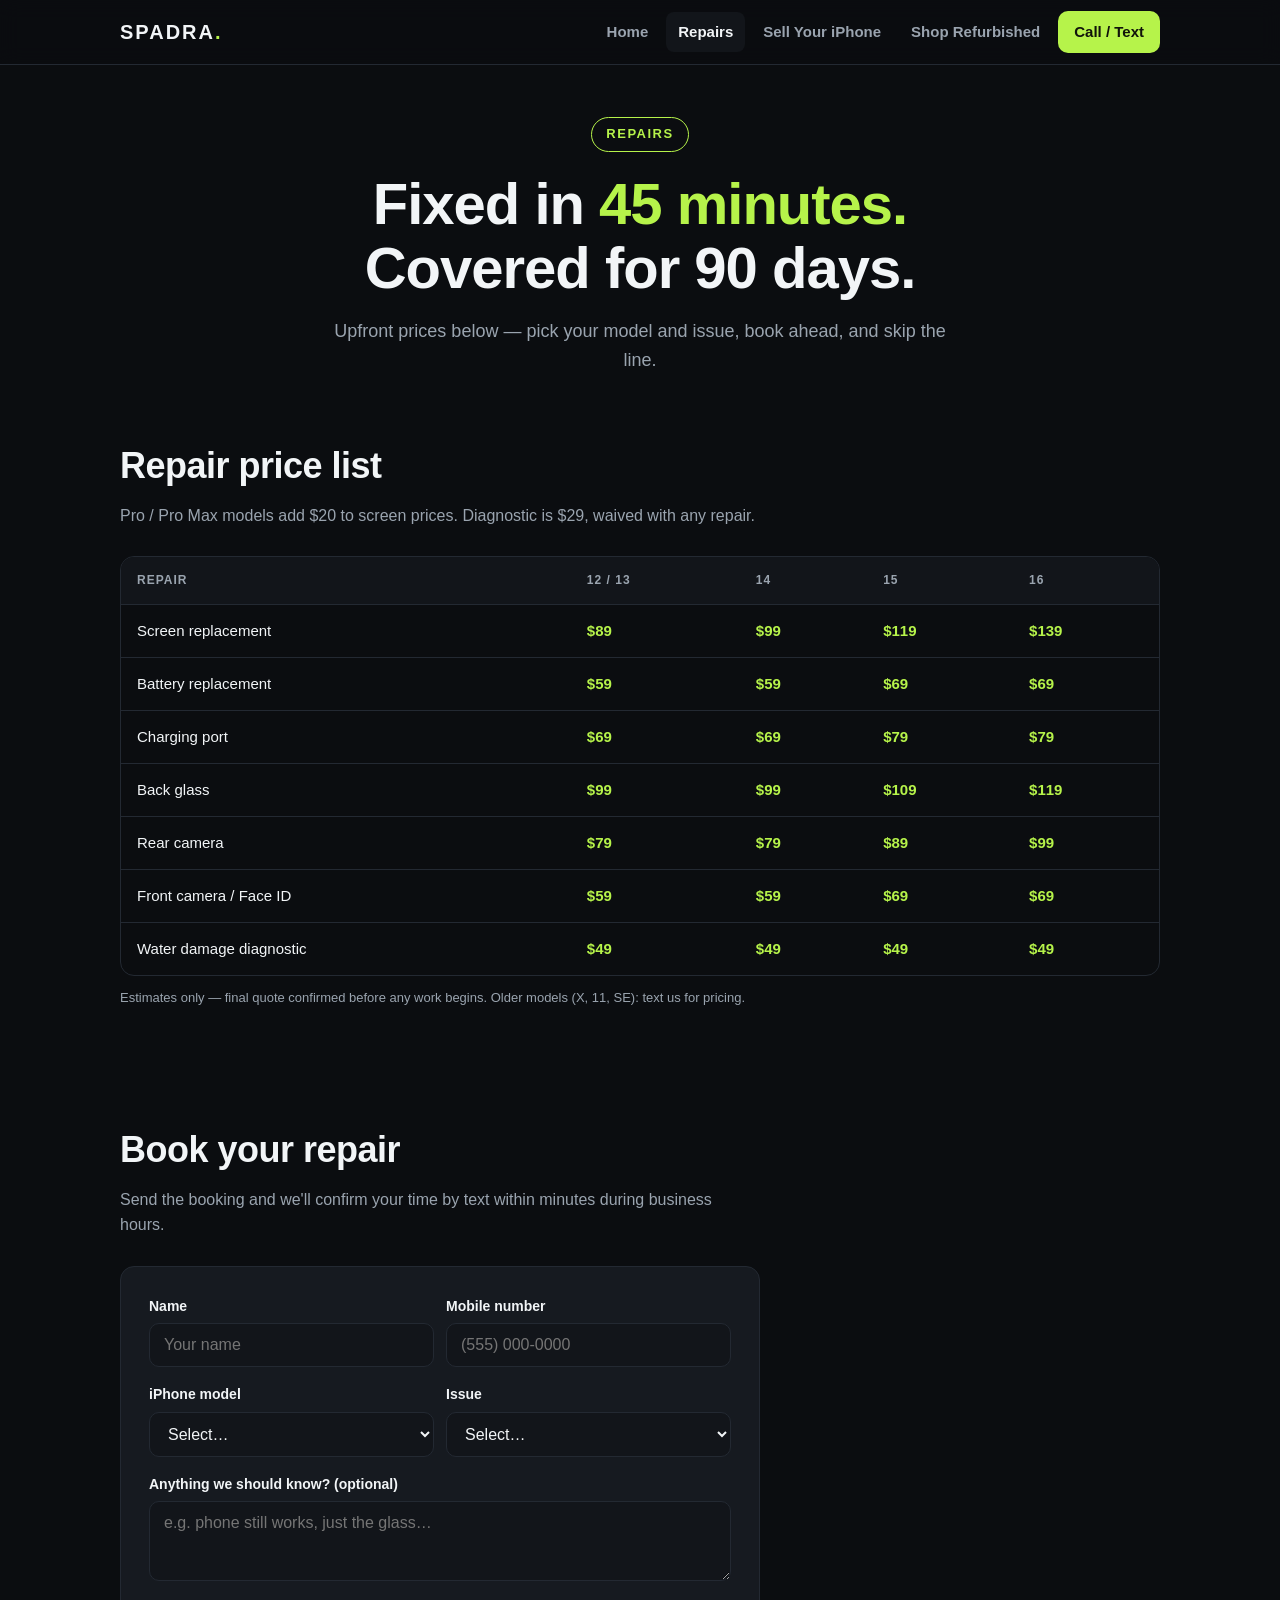
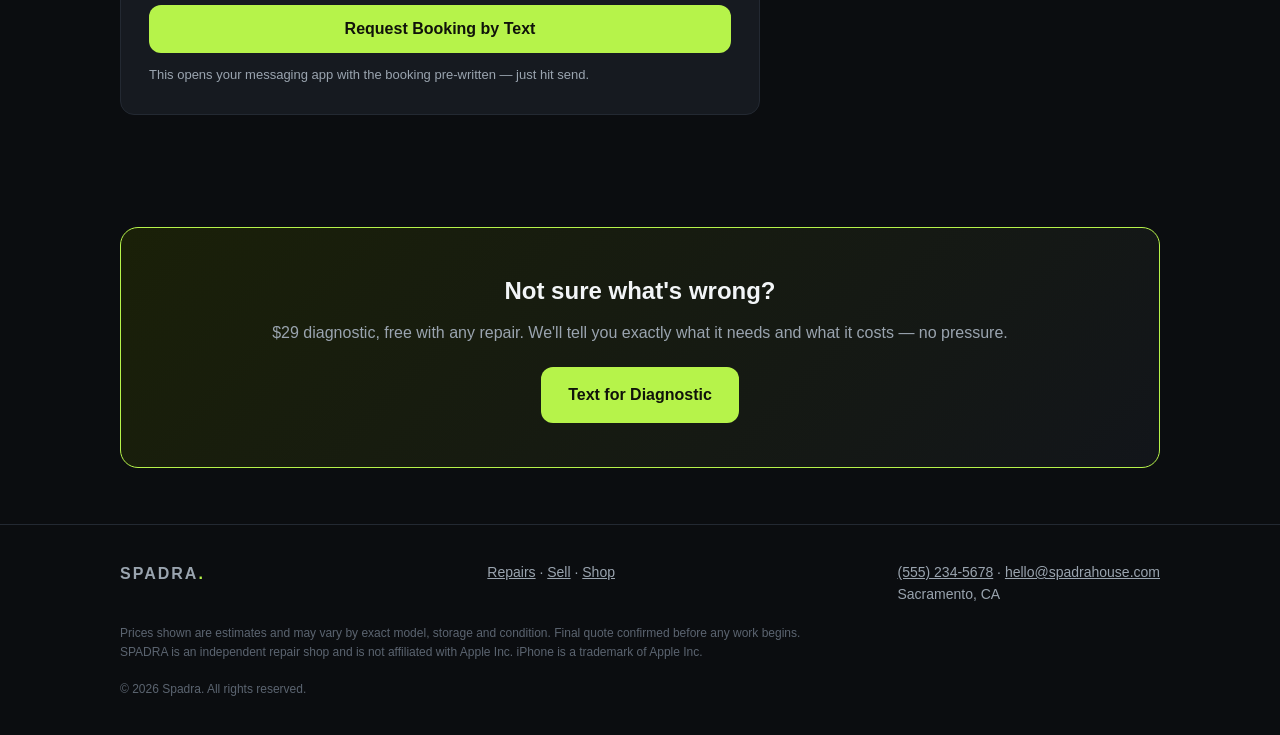
==== repairs.html @ 6f9280fe "Initial commit: SPADRA iPhone Repair & Flips static site" ====
<!DOCTYPE html>
<html lang="en">
<head>
<meta charset="UTF-8">
<meta name="viewport" content="width=device-width, initial-scale=1.0">
<title>iPhone Repair — SPADRA | Sacramento</title>
<meta name="description" content="Same-day iPhone screen, battery, charging port, camera and back glass repair in Sacramento. Upfront pricing, 90-day warranty.">
<link rel="stylesheet" href="styles.css">
</head>
<body>

<nav class="nav">
  <div class="wrap nav-inner">
    <a class="brand" href="index.html">SPADRA<span>.</span></a>
    <button class="burger" aria-label="Menu" onclick="document.querySelector('.nav-links').classList.toggle('open')">☰</button>
    <div class="nav-links">
      <a href="index.html">Home</a>
      <a href="repairs.html" class="active">Repairs</a>
      <a href="sell.html">Sell Your iPhone</a>
      <a href="shop.html">Shop Refurbished</a>
      <!-- REPLACE WITH REAL NUMBER -->
      <a href="tel:+15552345678" class="nav-cta">Call / Text</a>
    </div>
  </div>
</nav>

<main class="wrap">
  <header class="hero" style="padding:52px 0 32px">
    <span class="eyebrow">Repairs</span>
    <h1>Fixed in <em>45 minutes.</em><br>Covered for 90 days.</h1>
    <p class="sub">Upfront prices below — pick your model and issue, book ahead, and skip the line.</p>
  </header>

  <section class="section" style="padding-top:0">
    <h2>Repair price list</h2>
    <p class="lede">Pro / Pro Max models add $20 to screen prices. Diagnostic is $29, waived with any repair.</p>
    <div class="table-wrap">
      <table>
        <tr><th>Repair</th><th>12 / 13</th><th>14</th><th>15</th><th>16</th></tr>
        <tr><td>Screen replacement</td><td class="price">$89</td><td class="price">$99</td><td class="price">$119</td><td class="price">$139</td></tr>
        <tr><td>Battery replacement</td><td class="price">$59</td><td class="price">$59</td><td class="price">$69</td><td class="price">$69</td></tr>
        <tr><td>Charging port</td><td class="price">$69</td><td class="price">$69</td><td class="price">$79</td><td class="price">$79</td></tr>
        <tr><td>Back glass</td><td class="price">$99</td><td class="price">$99</td><td class="price">$109</td><td class="price">$119</td></tr>
        <tr><td>Rear camera</td><td class="price">$79</td><td class="price">$79</td><td class="price">$89</td><td class="price">$99</td></tr>
        <tr><td>Front camera / Face ID</td><td class="price">$59</td><td class="price">$59</td><td class="price">$69</td><td class="price">$69</td></tr>
        <tr><td>Water damage diagnostic</td><td class="price">$49</td><td class="price">$49</td><td class="price">$49</td><td class="price">$49</td></tr>
      </table>
    </div>
    <p class="note">Estimates only — final quote confirmed before any work begins. Older models (X, 11, SE): text us for pricing.</p>
  </section>

  <section class="section">
    <h2>Book your repair</h2>
    <p class="lede">Send the booking and we'll confirm your time by text within minutes during business hours.</p>
    <div class="form-card">
      <form id="repair-form">
        <div class="field-row">
          <div class="field">
            <label for="r-name">Name</label>
            <input id="r-name" required placeholder="Your name">
          </div>
          <div class="field">
            <label for="r-phone">Mobile number</label>
            <input id="r-phone" required type="tel" placeholder="(555) 000-0000">
          </div>
        </div>
        <div class="field-row">
          <div class="field">
            <label for="r-model">iPhone model</label>
            <select id="r-model" required>
              <option value="">Select…</option>
              <option>iPhone 16 / 16 Plus</option>
              <option>iPhone 16 Pro / Pro Max</option>
              <option>iPhone 15 / 15 Plus</option>
              <option>iPhone 15 Pro / Pro Max</option>
              <option>iPhone 14 / 14 Plus</option>
              <option>iPhone 14 Pro / Pro Max</option>
              <option>iPhone 13 / 13 mini</option>
              <option>iPhone 13 Pro / Pro Max</option>
              <option>iPhone 12 series</option>
              <option>Older (11, X, SE…)</option>
            </select>
          </div>
          <div class="field">
            <label for="r-issue">Issue</label>
            <select id="r-issue" required>
              <option value="">Select…</option>
              <option>Cracked screen</option>
              <option>Battery drains fast</option>
              <option>Won't charge</option>
              <option>Back glass cracked</option>
              <option>Camera not working</option>
              <option>Water damage</option>
              <option>Something else</option>
            </select>
          </div>
        </div>
        <div class="field">
          <label for="r-notes">Anything we should know? (optional)</label>
          <textarea id="r-notes" rows="3" placeholder="e.g. phone still works, just the glass…"></textarea>
        </div>
        <button class="btn btn-primary" type="submit" style="width:100%">Request Booking by Text</button>
        <p class="note">This opens your messaging app with the booking pre-written — just hit send.</p>
      </form>
    </div>
  </section>

  <div class="cta-band">
    <h2>Not sure what's wrong?</h2>
    <p>$29 diagnostic, free with any repair. We'll tell you exactly what it needs and what it costs — no pressure.</p>
    <!-- REPLACE WITH REAL NUMBER -->
    <a class="btn btn-primary" href="sms:+15552345678?&body=Hi%20SPADRA!%20I%20need%20a%20diagnostic%20for%20my%20iPhone.">Text for Diagnostic</a>
  </div>
</main>

<footer>
  <div class="wrap">
    <div class="foot">
      <a class="brand" href="index.html">SPADRA<span>.</span></a>
      <div>
        <a href="repairs.html">Repairs</a> ·
        <a href="sell.html">Sell</a> ·
        <a href="shop.html">Shop</a>
      </div>
      <!-- REPLACE WITH REAL NUMBER / EMAIL -->
      <div><a href="tel:+15552345678">(555) 234-5678</a> · <a href="mailto:hello@spadrahouse.com">hello@spadrahouse.com</a><br>Sacramento, CA</div>
    </div>
    <p class="disclaimer">Prices shown are estimates and may vary by exact model, storage and condition. Final quote confirmed before any work begins. SPADRA is an independent repair shop and is not affiliated with Apple Inc. iPhone is a trademark of Apple Inc.</p>
    <p class="disclaimer">© <span id="yr"></span> Spadra. All rights reserved.</p>
  </div>
</footer>

<script src="app.js"></script>
</body>
</html>
---- styles.css ----
/* SPADRA — iPhone Repair & Flips | styles.css */
:root {
  --bg: #0b0d10;
  --bg-soft: #12151a;
  --card: #161a20;
  --line: #232932;
  --text: #f2f5f7;
  --muted: #9aa4af;
  --accent: #b6f34a;
  --accent-dim: #8fce2f;
  --accent-ink: #10130a;
  --danger: #ff6b6b;
  --radius: 14px;
  --max: 1080px;
}
* { box-sizing: border-box; margin: 0; padding: 0; }
html { scroll-behavior: smooth; }
body {
  background: var(--bg);
  color: var(--text);
  font-family: -apple-system, BlinkMacSystemFont, "Segoe UI", Roboto, Helvetica, Arial, sans-serif;
  line-height: 1.6;
  -webkit-font-smoothing: antialiased;
}
a { color: inherit; }
img { max-width: 100%; }
.wrap { max-width: var(--max); margin: 0 auto; padding: 0 20px; }

/* ---------- Nav ---------- */
.nav {
  position: sticky; top: 0; z-index: 50;
  background: rgba(11,13,16,.92);
  backdrop-filter: blur(10px);
  border-bottom: 1px solid var(--line);
}
.nav-inner { display: flex; align-items: center; justify-content: space-between; height: 64px; }
.brand { font-weight: 800; letter-spacing: 2px; font-size: 20px; text-decoration: none; }
.brand span { color: var(--accent); }
.nav-links { display: flex; gap: 6px; align-items: center; }
.nav-links a { text-decoration: none; color: var(--muted); font-weight: 600; font-size: 15px; padding: 8px 12px; border-radius: 8px; }
.nav-links a:hover, .nav-links a.active { color: var(--text); background: var(--bg-soft); }
.nav-cta {
  background: var(--accent); color: var(--accent-ink) !important;
  font-weight: 700; padding: 9px 16px !important; border-radius: 10px !important;
}
.nav-cta:hover { background: var(--accent-dim); }
.burger { display: none; background: none; border: 1px solid var(--line); color: var(--text); font-size: 20px; border-radius: 8px; padding: 6px 12px; cursor: pointer; }
@media (max-width: 720px) {
  .burger { display: block; }
  .nav-links {
    display: none; position: absolute; top: 64px; left: 0; right: 0;
    flex-direction: column; align-items: stretch; gap: 0;
    background: var(--bg-soft); border-bottom: 1px solid var(--line); padding: 8px;
  }
  .nav-links.open { display: flex; }
  .nav-links a { padding: 12px; }
}

/* ---------- Hero ---------- */
.hero { padding: 72px 0 56px; text-align: center; }
.eyebrow {
  display: inline-block; font-size: 13px; font-weight: 700; letter-spacing: 1.5px;
  text-transform: uppercase; color: var(--accent);
  border: 1px solid var(--accent); border-radius: 999px; padding: 6px 14px; margin-bottom: 20px;
}
.hero h1 { font-size: clamp(34px, 6vw, 58px); line-height: 1.1; font-weight: 800; letter-spacing: -1px; }
.hero h1 em { font-style: normal; color: var(--accent); }
.hero p.sub { color: var(--muted); font-size: 18px; max-width: 620px; margin: 18px auto 30px; }
.btn-row { display: flex; gap: 12px; justify-content: center; flex-wrap: wrap; }
.btn {
  display: inline-block; text-decoration: none; font-weight: 700; font-size: 16px;
  padding: 14px 26px; border-radius: 12px; border: 1px solid transparent; cursor: pointer;
}
.btn-primary { background: var(--accent); color: var(--accent-ink); }
.btn-primary:hover { background: var(--accent-dim); }
.btn-ghost { border-color: var(--line); color: var(--text); background: var(--bg-soft); }
.btn-ghost:hover { border-color: var(--accent); }
.hero-stats { display: flex; gap: 36px; justify-content: center; margin-top: 44px; flex-wrap: wrap; }
.stat b { display: block; font-size: 26px; color: var(--accent); }
.stat span { color: var(--muted); font-size: 14px; }

/* ---------- Sections ---------- */
.section { padding: 56px 0; }
.section h2 { font-size: clamp(26px, 4vw, 36px); font-weight: 800; letter-spacing: -.5px; margin-bottom: 8px; }
.section .lede { color: var(--muted); max-width: 640px; margin-bottom: 28px; }
.grid-3 { display: grid; grid-template-columns: repeat(3, 1fr); gap: 16px; }
.grid-2 { display: grid; grid-template-columns: repeat(2, 1fr); gap: 16px; }
@media (max-width: 720px) { .grid-3, .grid-2 { grid-template-columns: 1fr; } }
.card {
  background: var(--card); border: 1px solid var(--line); border-radius: var(--radius);
  padding: 26px; text-decoration: none; display: block;
}
.card h3 { font-size: 20px; margin: 12px 0 8px; }
.card p { color: var(--muted); font-size: 15px; }
.card .icon { font-size: 30px; }
.card .go { display: inline-block; margin-top: 14px; color: var(--accent); font-weight: 700; font-size: 15px; }
a.card:hover { border-color: var(--accent); }

/* ---------- Steps ---------- */
.steps { counter-reset: step; display: grid; grid-template-columns: repeat(3, 1fr); gap: 16px; }
@media (max-width: 720px) { .steps { grid-template-columns: 1fr; } }
.step { background: var(--card); border: 1px solid var(--line); border-radius: var(--radius); padding: 24px; position: relative; }
.step::before {
  counter-increment: step; content: counter(step);
  display: inline-flex; align-items: center; justify-content: center;
  width: 36px; height: 36px; border-radius: 50%;
  background: var(--accent); color: var(--accent-ink); font-weight: 800; margin-bottom: 12px;
}
.step h3 { margin-bottom: 6px; }
.step p { color: var(--muted); font-size: 15px; }

/* ---------- Tables ---------- */
.table-wrap { overflow-x: auto; border: 1px solid var(--line); border-radius: var(--radius); }
table { width: 100%; border-collapse: collapse; font-size: 15px; min-width: 560px; }
th, td { text-align: left; padding: 14px 16px; border-bottom: 1px solid var(--line); }
th { background: var(--bg-soft); color: var(--muted); text-transform: uppercase; font-size: 12px; letter-spacing: 1px; }
tr:last-child td { border-bottom: none; }
td.price { color: var(--accent); font-weight: 700; white-space: nowrap; }
.note { color: var(--muted); font-size: 13px; margin-top: 12px; }

/* ---------- Forms ---------- */
.form-card { background: var(--card); border: 1px solid var(--line); border-radius: var(--radius); padding: 28px; max-width: 640px; }
.field { margin-bottom: 16px; }
.field label { display: block; font-weight: 600; font-size: 14px; margin-bottom: 6px; }
.field input, .field select, .field textarea {
  width: 100%; background: var(--bg-soft); border: 1px solid var(--line); color: var(--text);
  border-radius: 10px; padding: 12px 14px; font-size: 16px; font-family: inherit;
}
.field input:focus, .field select:focus, .field textarea:focus { outline: none; border-color: var(--accent); }
.field-row { display: grid; grid-template-columns: 1fr 1fr; gap: 12px; }
@media (max-width: 520px) { .field-row { grid-template-columns: 1fr; } }

/* ---------- Quote box ---------- */
.quote-box {
  background: var(--bg-soft); border: 1px dashed var(--accent); border-radius: var(--radius);
  padding: 24px; text-align: center; margin-top: 20px; display: none;
}
.quote-box.show { display: block; }
.quote-box .amount { font-size: 44px; font-weight: 800; color: var(--accent); }
.quote-box p { color: var(--muted); font-size: 14px; margin-top: 6px; }

/* ---------- Shop cards ---------- */
.shop-grid { display: grid; grid-template-columns: repeat(3, 1fr); gap: 16px; }
@media (max-width: 720px) { .shop-grid { grid-template-columns: 1fr 1fr; } }
@media (max-width: 460px) { .shop-grid { grid-template-columns: 1fr; } }
.phone {
  background: var(--card); border: 1px solid var(--line); border-radius: var(--radius);
  padding: 22px; text-align: center;
}
.phone .ph { font-size: 44px; }
.phone h3 { margin: 10px 0 4px; font-size: 18px; }
.phone .spec { color: var(--muted); font-size: 13px; }
.phone .p { font-size: 24px; font-weight: 800; color: var(--accent); margin: 10px 0; }
.badge {
  display: inline-block; font-size: 11px; font-weight: 700; letter-spacing: .5px;
  background: var(--bg-soft); border: 1px solid var(--line); color: var(--muted);
  border-radius: 999px; padding: 4px 10px; margin-bottom: 6px;
}

/* ---------- FAQ ---------- */
.faq { border-top: 1px solid var(--line); }
.faq details { border-bottom: 1px solid var(--line); padding: 16px 4px; }
.faq summary { font-weight: 700; cursor: pointer; font-size: 16px; }
.faq summary::marker { color: var(--accent); }
.faq p { color: var(--muted); margin-top: 8px; font-size: 15px; max-width: 700px; }

/* ---------- CTA band ---------- */
.cta-band {
  background: linear-gradient(135deg, #1a2008, #12151a);
  border: 1px solid var(--accent); border-radius: 18px;
  padding: 44px 32px; text-align: center; margin: 56px 0;
}
.cta-band h2 { margin-bottom: 10px; }
.cta-band p { color: var(--muted); margin-bottom: 22px; }

/* ---------- Footer ---------- */
footer { border-top: 1px solid var(--line); padding: 36px 0; margin-top: 40px; }
.foot { display: flex; justify-content: space-between; gap: 20px; flex-wrap: wrap; color: var(--muted); font-size: 14px; }
.foot a { color: var(--muted); }
.foot .brand { font-size: 16px; }
.disclaimer { font-size: 12px; color: #5b6470; margin-top: 18px; max-width: 720px; }
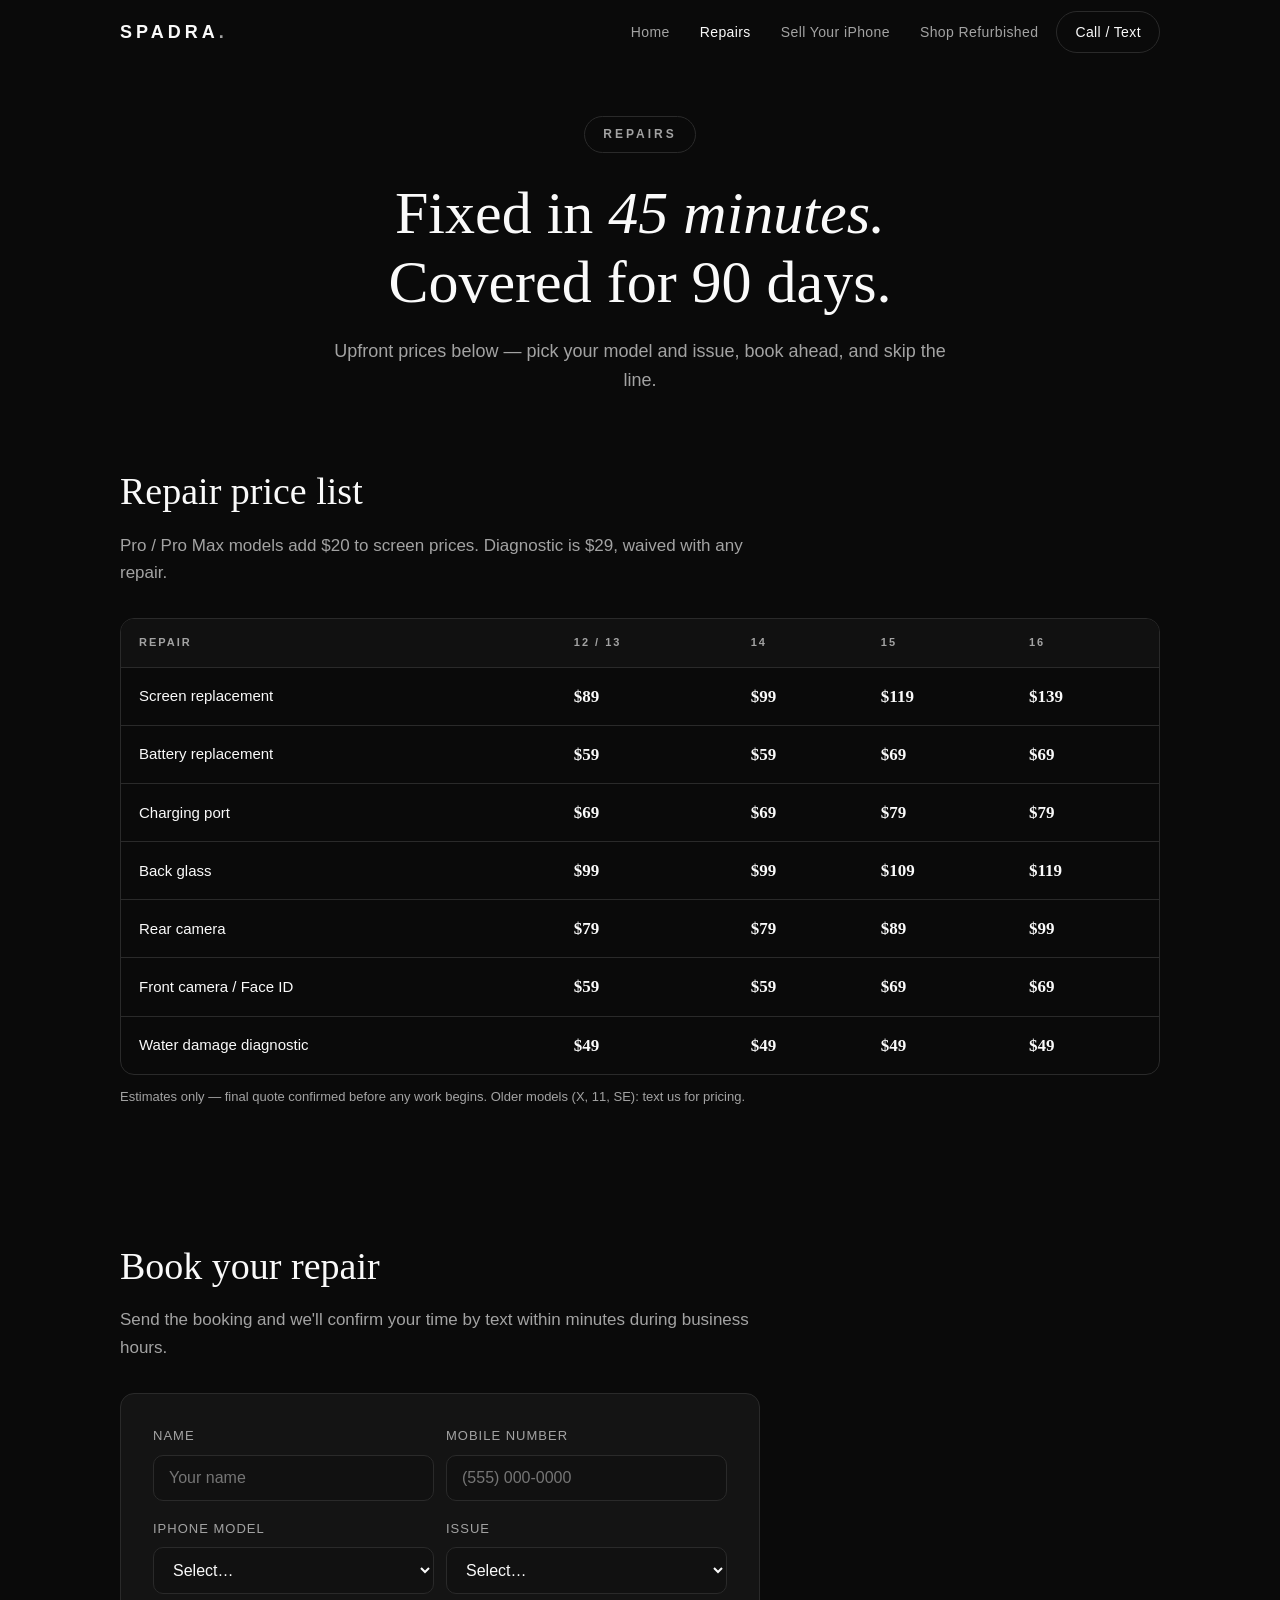
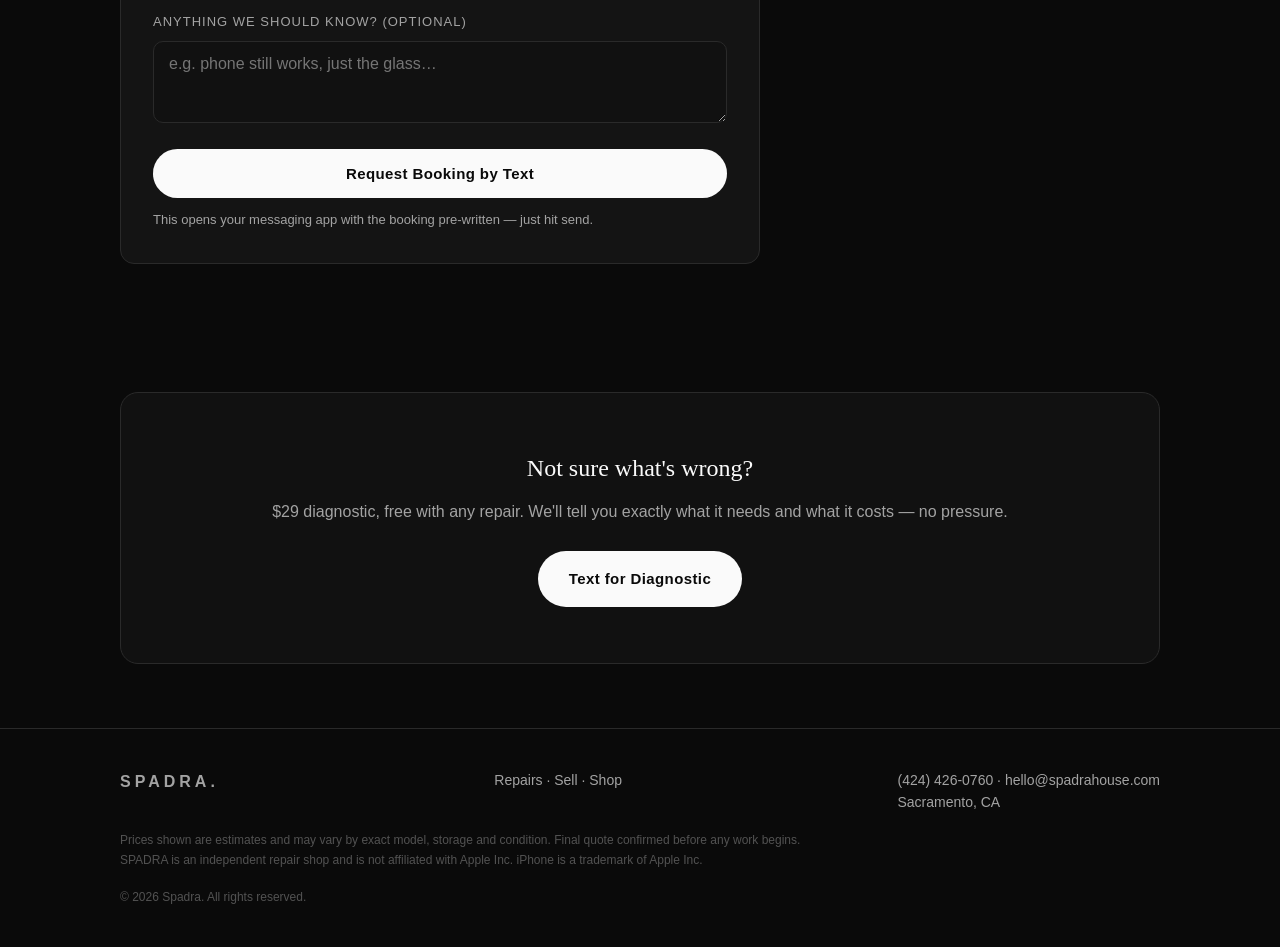
==== commit d8dc7580: "Restyle: black & white high-end theme, transparent locking nav, (424) 426-0760, same-day cash copy" ====
--- a/repairs.html
+++ b/repairs.html
@@ -18,8 +18,7 @@
       <a href="repairs.html" class="active">Repairs</a>
       <a href="sell.html">Sell Your iPhone</a>
       <a href="shop.html">Shop Refurbished</a>
-      <!-- REPLACE WITH REAL NUMBER -->
-      <a href="tel:+15552345678" class="nav-cta">Call / Text</a>
+      <a href="tel:+14244260760" class="nav-cta">Call / Text</a>
     </div>
   </div>
 </nav>
@@ -108,8 +107,7 @@
   <div class="cta-band">
     <h2>Not sure what's wrong?</h2>
     <p>$29 diagnostic, free with any repair. We'll tell you exactly what it needs and what it costs — no pressure.</p>
-    <!-- REPLACE WITH REAL NUMBER -->
-    <a class="btn btn-primary" href="sms:+15552345678?&body=Hi%20SPADRA!%20I%20need%20a%20diagnostic%20for%20my%20iPhone.">Text for Diagnostic</a>
+    <a class="btn btn-primary" href="sms:+14244260760?&body=Hi%20SPADRA!%20I%20need%20a%20diagnostic%20for%20my%20iPhone.">Text for Diagnostic</a>
   </div>
 </main>
 
@@ -122,8 +120,7 @@
         <a href="sell.html">Sell</a> ·
         <a href="shop.html">Shop</a>
       </div>
-      <!-- REPLACE WITH REAL NUMBER / EMAIL -->
-      <div><a href="tel:+15552345678">(555) 234-5678</a> · <a href="mailto:hello@spadrahouse.com">hello@spadrahouse.com</a><br>Sacramento, CA</div>
+      <div><a href="tel:+14244260760">(424) 426-0760</a> · <a href="mailto:hello@spadrahouse.com">hello@spadrahouse.com</a><br>Sacramento, CA</div>
     </div>
     <p class="disclaimer">Prices shown are estimates and may vary by exact model, storage and condition. Final quote confirmed before any work begins. SPADRA is an independent repair shop and is not affiliated with Apple Inc. iPhone is a trademark of Apple Inc.</p>
     <p class="disclaimer">© <span id="yr"></span> Spadra. All rights reserved.</p>
--- a/styles.css
+++ b/styles.css
@@ -1,143 +1,160 @@
-/* SPADRA — iPhone Repair & Flips | styles.css */
+/* SPADRA — iPhone Repair & Flips | styles.css | black & white, high-end */
 :root {
-  --bg: #0b0d10;
-  --bg-soft: #12151a;
-  --card: #161a20;
-  --line: #232932;
-  --text: #f2f5f7;
-  --muted: #9aa4af;
-  --accent: #b6f34a;
-  --accent-dim: #8fce2f;
-  --accent-ink: #10130a;
-  --danger: #ff6b6b;
+  --bg: #0a0a0a;
+  --bg-soft: #111111;
+  --card: #141414;
+  --line: #2a2a2a;
+  --text: #fafafa;
+  --muted: #a3a3a3;
+  --accent: #ffffff;
+  --accent-ink: #0a0a0a;
   --radius: 14px;
   --max: 1080px;
+  --serif: Georgia, "Times New Roman", Times, serif;
+  --sans: -apple-system, BlinkMacSystemFont, "Segoe UI", Roboto, Helvetica, Arial, sans-serif;
 }
 * { box-sizing: border-box; margin: 0; padding: 0; }
 html { scroll-behavior: smooth; }
 body {
   background: var(--bg);
   color: var(--text);
-  font-family: -apple-system, BlinkMacSystemFont, "Segoe UI", Roboto, Helvetica, Arial, sans-serif;
+  font-family: var(--sans);
   line-height: 1.6;
   -webkit-font-smoothing: antialiased;
+  padding-top: 64px;
 }
 a { color: inherit; }
 img { max-width: 100%; }
 .wrap { max-width: var(--max); margin: 0 auto; padding: 0 20px; }
 
-/* ---------- Nav ---------- */
+/* ---------- Nav: transparent, locked on scroll ---------- */
 .nav {
-  position: sticky; top: 0; z-index: 50;
-  background: rgba(11,13,16,.92);
-  backdrop-filter: blur(10px);
-  border-bottom: 1px solid var(--line);
+  position: fixed; top: 0; left: 0; right: 0; z-index: 50;
+  background: transparent;
+  border-bottom: 1px solid transparent;
+  transition: background .3s ease, border-color .3s ease;
+}
+.nav.scrolled {
+  background: rgba(10,10,10,.92);
+  backdrop-filter: blur(12px);
+  -webkit-backdrop-filter: blur(12px);
+  border-bottom-color: var(--line);
 }
 .nav-inner { display: flex; align-items: center; justify-content: space-between; height: 64px; }
-.brand { font-weight: 800; letter-spacing: 2px; font-size: 20px; text-decoration: none; }
-.brand span { color: var(--accent); }
+.brand { font-weight: 800; letter-spacing: 4px; font-size: 18px; text-decoration: none; }
+.brand span { color: var(--muted); }
 .nav-links { display: flex; gap: 6px; align-items: center; }
-.nav-links a { text-decoration: none; color: var(--muted); font-weight: 600; font-size: 15px; padding: 8px 12px; border-radius: 8px; }
-.nav-links a:hover, .nav-links a.active { color: var(--text); background: var(--bg-soft); }
+.nav-links a { text-decoration: none; color: var(--muted); font-weight: 500; font-size: 14px; letter-spacing: .4px; padding: 8px 12px; border-radius: 8px; }
+.nav-links a:hover, .nav-links a.active { color: var(--text); }
 .nav-cta {
-  background: var(--accent); color: var(--accent-ink) !important;
-  font-weight: 700; padding: 9px 16px !important; border-radius: 10px !important;
+  border: 1px solid var(--line); color: var(--text) !important;
+  font-weight: 600; padding: 9px 18px !important; border-radius: 999px !important;
+  letter-spacing: .4px;
 }
-.nav-cta:hover { background: var(--accent-dim); }
+.nav-cta:hover { background: var(--text); color: var(--accent-ink) !important; border-color: var(--text); }
 .burger { display: none; background: none; border: 1px solid var(--line); color: var(--text); font-size: 20px; border-radius: 8px; padding: 6px 12px; cursor: pointer; }
 @media (max-width: 720px) {
   .burger { display: block; }
   .nav-links {
     display: none; position: absolute; top: 64px; left: 0; right: 0;
     flex-direction: column; align-items: stretch; gap: 0;
-    background: var(--bg-soft); border-bottom: 1px solid var(--line); padding: 8px;
+    background: rgba(10,10,10,.97); border-bottom: 1px solid var(--line); padding: 8px;
   }
   .nav-links.open { display: flex; }
   .nav-links a { padding: 12px; }
 }
 
 /* ---------- Hero ---------- */
-.hero { padding: 72px 0 56px; text-align: center; }
+.hero { padding: 88px 0 64px; text-align: center; }
 .eyebrow {
-  display: inline-block; font-size: 13px; font-weight: 700; letter-spacing: 1.5px;
-  text-transform: uppercase; color: var(--accent);
-  border: 1px solid var(--accent); border-radius: 999px; padding: 6px 14px; margin-bottom: 20px;
+  display: inline-block; font-size: 12px; font-weight: 600; letter-spacing: 3px;
+  text-transform: uppercase; color: var(--muted);
+  border: 1px solid var(--line); border-radius: 999px; padding: 8px 18px; margin-bottom: 26px;
 }
-.hero h1 { font-size: clamp(34px, 6vw, 58px); line-height: 1.1; font-weight: 800; letter-spacing: -1px; }
-.hero h1 em { font-style: normal; color: var(--accent); }
-.hero p.sub { color: var(--muted); font-size: 18px; max-width: 620px; margin: 18px auto 30px; }
+.hero h1 {
+  font-family: var(--serif); font-weight: 500;
+  font-size: clamp(36px, 6vw, 60px); line-height: 1.15; letter-spacing: 0;
+}
+.hero h1 em { font-style: italic; color: var(--text); }
+.hero p.sub { color: var(--muted); font-size: 18px; max-width: 620px; margin: 20px auto 34px; font-weight: 300; }
 .btn-row { display: flex; gap: 12px; justify-content: center; flex-wrap: wrap; }
 .btn {
-  display: inline-block; text-decoration: none; font-weight: 700; font-size: 16px;
-  padding: 14px 26px; border-radius: 12px; border: 1px solid transparent; cursor: pointer;
+  display: inline-block; text-decoration: none; font-weight: 600; font-size: 15px; letter-spacing: .4px;
+  padding: 15px 30px; border-radius: 999px; border: 1px solid transparent; cursor: pointer;
+  transition: background .2s ease, color .2s ease;
 }
-.btn-primary { background: var(--accent); color: var(--accent-ink); }
-.btn-primary:hover { background: var(--accent-dim); }
-.btn-ghost { border-color: var(--line); color: var(--text); background: var(--bg-soft); }
-.btn-ghost:hover { border-color: var(--accent); }
-.hero-stats { display: flex; gap: 36px; justify-content: center; margin-top: 44px; flex-wrap: wrap; }
-.stat b { display: block; font-size: 26px; color: var(--accent); }
-.stat span { color: var(--muted); font-size: 14px; }
+.btn-primary { background: var(--text); color: var(--accent-ink); }
+.btn-primary:hover { background: #d4d4d4; }
+.btn-ghost { border-color: var(--line); color: var(--text); background: transparent; }
+.btn-ghost:hover { border-color: var(--text); }
+.hero-stats { display: flex; gap: 48px; justify-content: center; margin-top: 56px; flex-wrap: wrap; }
+.stat b { display: block; font-family: var(--serif); font-size: 28px; font-weight: 500; }
+.stat span { color: var(--muted); font-size: 13px; letter-spacing: 1px; text-transform: uppercase; }
 
 /* ---------- Sections ---------- */
-.section { padding: 56px 0; }
-.section h2 { font-size: clamp(26px, 4vw, 36px); font-weight: 800; letter-spacing: -.5px; margin-bottom: 8px; }
-.section .lede { color: var(--muted); max-width: 640px; margin-bottom: 28px; }
+.section { padding: 64px 0; }
+.section h2 {
+  font-family: var(--serif); font-weight: 500;
+  font-size: clamp(28px, 4vw, 38px); letter-spacing: 0; margin-bottom: 10px;
+}
+.section .lede { color: var(--muted); max-width: 640px; margin-bottom: 32px; font-weight: 300; font-size: 17px; }
 .grid-3 { display: grid; grid-template-columns: repeat(3, 1fr); gap: 16px; }
 .grid-2 { display: grid; grid-template-columns: repeat(2, 1fr); gap: 16px; }
 @media (max-width: 720px) { .grid-3, .grid-2 { grid-template-columns: 1fr; } }
 .card {
   background: var(--card); border: 1px solid var(--line); border-radius: var(--radius);
-  padding: 26px; text-decoration: none; display: block;
+  padding: 30px; text-decoration: none; display: block;
+  transition: border-color .2s ease;
 }
-.card h3 { font-size: 20px; margin: 12px 0 8px; }
-.card p { color: var(--muted); font-size: 15px; }
-.card .icon { font-size: 30px; }
-.card .go { display: inline-block; margin-top: 14px; color: var(--accent); font-weight: 700; font-size: 15px; }
-a.card:hover { border-color: var(--accent); }
+.card h3 { font-family: var(--serif); font-weight: 500; font-size: 21px; margin: 14px 0 8px; }
+.card p { color: var(--muted); font-size: 15px; font-weight: 300; }
+.card .icon { font-size: 28px; filter: grayscale(1); }
+.card .go { display: inline-block; margin-top: 16px; color: var(--text); font-weight: 600; font-size: 14px; letter-spacing: .6px; border-bottom: 1px solid var(--line); padding-bottom: 2px; }
+a.card:hover { border-color: #525252; }
 
 /* ---------- Steps ---------- */
 .steps { counter-reset: step; display: grid; grid-template-columns: repeat(3, 1fr); gap: 16px; }
 @media (max-width: 720px) { .steps { grid-template-columns: 1fr; } }
-.step { background: var(--card); border: 1px solid var(--line); border-radius: var(--radius); padding: 24px; position: relative; }
+.step { background: var(--card); border: 1px solid var(--line); border-radius: var(--radius); padding: 28px; }
 .step::before {
   counter-increment: step; content: counter(step);
   display: inline-flex; align-items: center; justify-content: center;
-  width: 36px; height: 36px; border-radius: 50%;
-  background: var(--accent); color: var(--accent-ink); font-weight: 800; margin-bottom: 12px;
+  width: 34px; height: 34px; border-radius: 50%;
+  border: 1px solid var(--text); color: var(--text);
+  font-family: var(--serif); font-size: 16px; margin-bottom: 14px;
 }
-.step h3 { margin-bottom: 6px; }
-.step p { color: var(--muted); font-size: 15px; }
+.step h3 { font-family: var(--serif); font-weight: 500; margin-bottom: 8px; font-size: 19px; }
+.step p { color: var(--muted); font-size: 15px; font-weight: 300; }
 
 /* ---------- Tables ---------- */
 .table-wrap { overflow-x: auto; border: 1px solid var(--line); border-radius: var(--radius); }
 table { width: 100%; border-collapse: collapse; font-size: 15px; min-width: 560px; }
-th, td { text-align: left; padding: 14px 16px; border-bottom: 1px solid var(--line); }
-th { background: var(--bg-soft); color: var(--muted); text-transform: uppercase; font-size: 12px; letter-spacing: 1px; }
+th, td { text-align: left; padding: 15px 18px; border-bottom: 1px solid var(--line); }
+th { background: var(--bg-soft); color: var(--muted); text-transform: uppercase; font-size: 11px; letter-spacing: 2px; font-weight: 600; }
 tr:last-child td { border-bottom: none; }
-td.price { color: var(--accent); font-weight: 700; white-space: nowrap; }
-.note { color: var(--muted); font-size: 13px; margin-top: 12px; }
+td.price { color: var(--text); font-weight: 600; white-space: nowrap; font-family: var(--serif); font-size: 17px; }
+.note { color: var(--muted); font-size: 13px; margin-top: 12px; font-weight: 300; }
 
 /* ---------- Forms ---------- */
-.form-card { background: var(--card); border: 1px solid var(--line); border-radius: var(--radius); padding: 28px; max-width: 640px; }
-.field { margin-bottom: 16px; }
-.field label { display: block; font-weight: 600; font-size: 14px; margin-bottom: 6px; }
+.form-card { background: var(--card); border: 1px solid var(--line); border-radius: var(--radius); padding: 32px; max-width: 640px; }
+.field { margin-bottom: 18px; }
+.field label { display: block; font-weight: 500; font-size: 13px; letter-spacing: 1px; text-transform: uppercase; color: var(--muted); margin-bottom: 8px; }
 .field input, .field select, .field textarea {
   width: 100%; background: var(--bg-soft); border: 1px solid var(--line); color: var(--text);
-  border-radius: 10px; padding: 12px 14px; font-size: 16px; font-family: inherit;
+  border-radius: 10px; padding: 13px 15px; font-size: 16px; font-family: inherit;
 }
-.field input:focus, .field select:focus, .field textarea:focus { outline: none; border-color: var(--accent); }
+.field input:focus, .field select:focus, .field textarea:focus { outline: none; border-color: var(--text); }
 .field-row { display: grid; grid-template-columns: 1fr 1fr; gap: 12px; }
 @media (max-width: 520px) { .field-row { grid-template-columns: 1fr; } }
 
 /* ---------- Quote box ---------- */
 .quote-box {
-  background: var(--bg-soft); border: 1px dashed var(--accent); border-radius: var(--radius);
-  padding: 24px; text-align: center; margin-top: 20px; display: none;
+  background: var(--bg-soft); border: 1px solid var(--text); border-radius: var(--radius);
+  padding: 28px; text-align: center; margin-top: 22px; display: none;
 }
 .quote-box.show { display: block; }
-.quote-box .amount { font-size: 44px; font-weight: 800; color: var(--accent); }
-.quote-box p { color: var(--muted); font-size: 14px; margin-top: 6px; }
+.quote-box .amount { font-family: var(--serif); font-size: 52px; font-weight: 500; }
+.quote-box p { color: var(--muted); font-size: 14px; margin-top: 8px; font-weight: 300; }
 
 /* ---------- Shop cards ---------- */
 .shop-grid { display: grid; grid-template-columns: repeat(3, 1fr); gap: 16px; }
@@ -145,37 +162,38 @@
 @media (max-width: 460px) { .shop-grid { grid-template-columns: 1fr; } }
 .phone {
   background: var(--card); border: 1px solid var(--line); border-radius: var(--radius);
-  padding: 22px; text-align: center;
+  padding: 26px; text-align: center;
 }
-.phone .ph { font-size: 44px; }
-.phone h3 { margin: 10px 0 4px; font-size: 18px; }
-.phone .spec { color: var(--muted); font-size: 13px; }
-.phone .p { font-size: 24px; font-weight: 800; color: var(--accent); margin: 10px 0; }
+.phone .ph { font-size: 44px; filter: grayscale(1); }
+.phone h3 { margin: 12px 0 4px; font-size: 18px; font-family: var(--serif); font-weight: 500; }
+.phone .spec { color: var(--muted); font-size: 13px; font-weight: 300; }
+.phone .p { font-family: var(--serif); font-size: 26px; font-weight: 500; margin: 12px 0; }
 .badge {
-  display: inline-block; font-size: 11px; font-weight: 700; letter-spacing: .5px;
-  background: var(--bg-soft); border: 1px solid var(--line); color: var(--muted);
-  border-radius: 999px; padding: 4px 10px; margin-bottom: 6px;
+  display: inline-block; font-size: 10px; font-weight: 600; letter-spacing: 2px; text-transform: uppercase;
+  background: transparent; border: 1px solid var(--line); color: var(--muted);
+  border-radius: 999px; padding: 5px 12px; margin-bottom: 8px;
 }
 
 /* ---------- FAQ ---------- */
 .faq { border-top: 1px solid var(--line); }
-.faq details { border-bottom: 1px solid var(--line); padding: 16px 4px; }
-.faq summary { font-weight: 700; cursor: pointer; font-size: 16px; }
-.faq summary::marker { color: var(--accent); }
-.faq p { color: var(--muted); margin-top: 8px; font-size: 15px; max-width: 700px; }
+.faq details { border-bottom: 1px solid var(--line); padding: 18px 4px; }
+.faq summary { font-family: var(--serif); font-size: 18px; font-weight: 500; cursor: pointer; }
+.faq summary::marker { color: var(--muted); }
+.faq p { color: var(--muted); margin-top: 10px; font-size: 15px; max-width: 700px; font-weight: 300; }
 
 /* ---------- CTA band ---------- */
 .cta-band {
-  background: linear-gradient(135deg, #1a2008, #12151a);
-  border: 1px solid var(--accent); border-radius: 18px;
-  padding: 44px 32px; text-align: center; margin: 56px 0;
+  background: var(--bg-soft);
+  border: 1px solid var(--line); border-radius: 18px;
+  padding: 56px 32px; text-align: center; margin: 64px 0;
 }
-.cta-band h2 { margin-bottom: 10px; }
-.cta-band p { color: var(--muted); margin-bottom: 22px; }
+.cta-band h2 { font-family: var(--serif); font-weight: 500; margin-bottom: 12px; }
+.cta-band p { color: var(--muted); margin-bottom: 26px; font-weight: 300; }
 
 /* ---------- Footer ---------- */
-footer { border-top: 1px solid var(--line); padding: 36px 0; margin-top: 40px; }
-.foot { display: flex; justify-content: space-between; gap: 20px; flex-wrap: wrap; color: var(--muted); font-size: 14px; }
-.foot a { color: var(--muted); }
+footer { border-top: 1px solid var(--line); padding: 40px 0; margin-top: 40px; }
+.foot { display: flex; justify-content: space-between; gap: 20px; flex-wrap: wrap; color: var(--muted); font-size: 14px; font-weight: 300; }
+.foot a { color: var(--muted); text-decoration: none; }
+.foot a:hover { color: var(--text); }
 .foot .brand { font-size: 16px; }
-.disclaimer { font-size: 12px; color: #5b6470; margin-top: 18px; max-width: 720px; }
+.disclaimer { font-size: 12px; color: #525252; margin-top: 18px; max-width: 720px; font-weight: 300; }
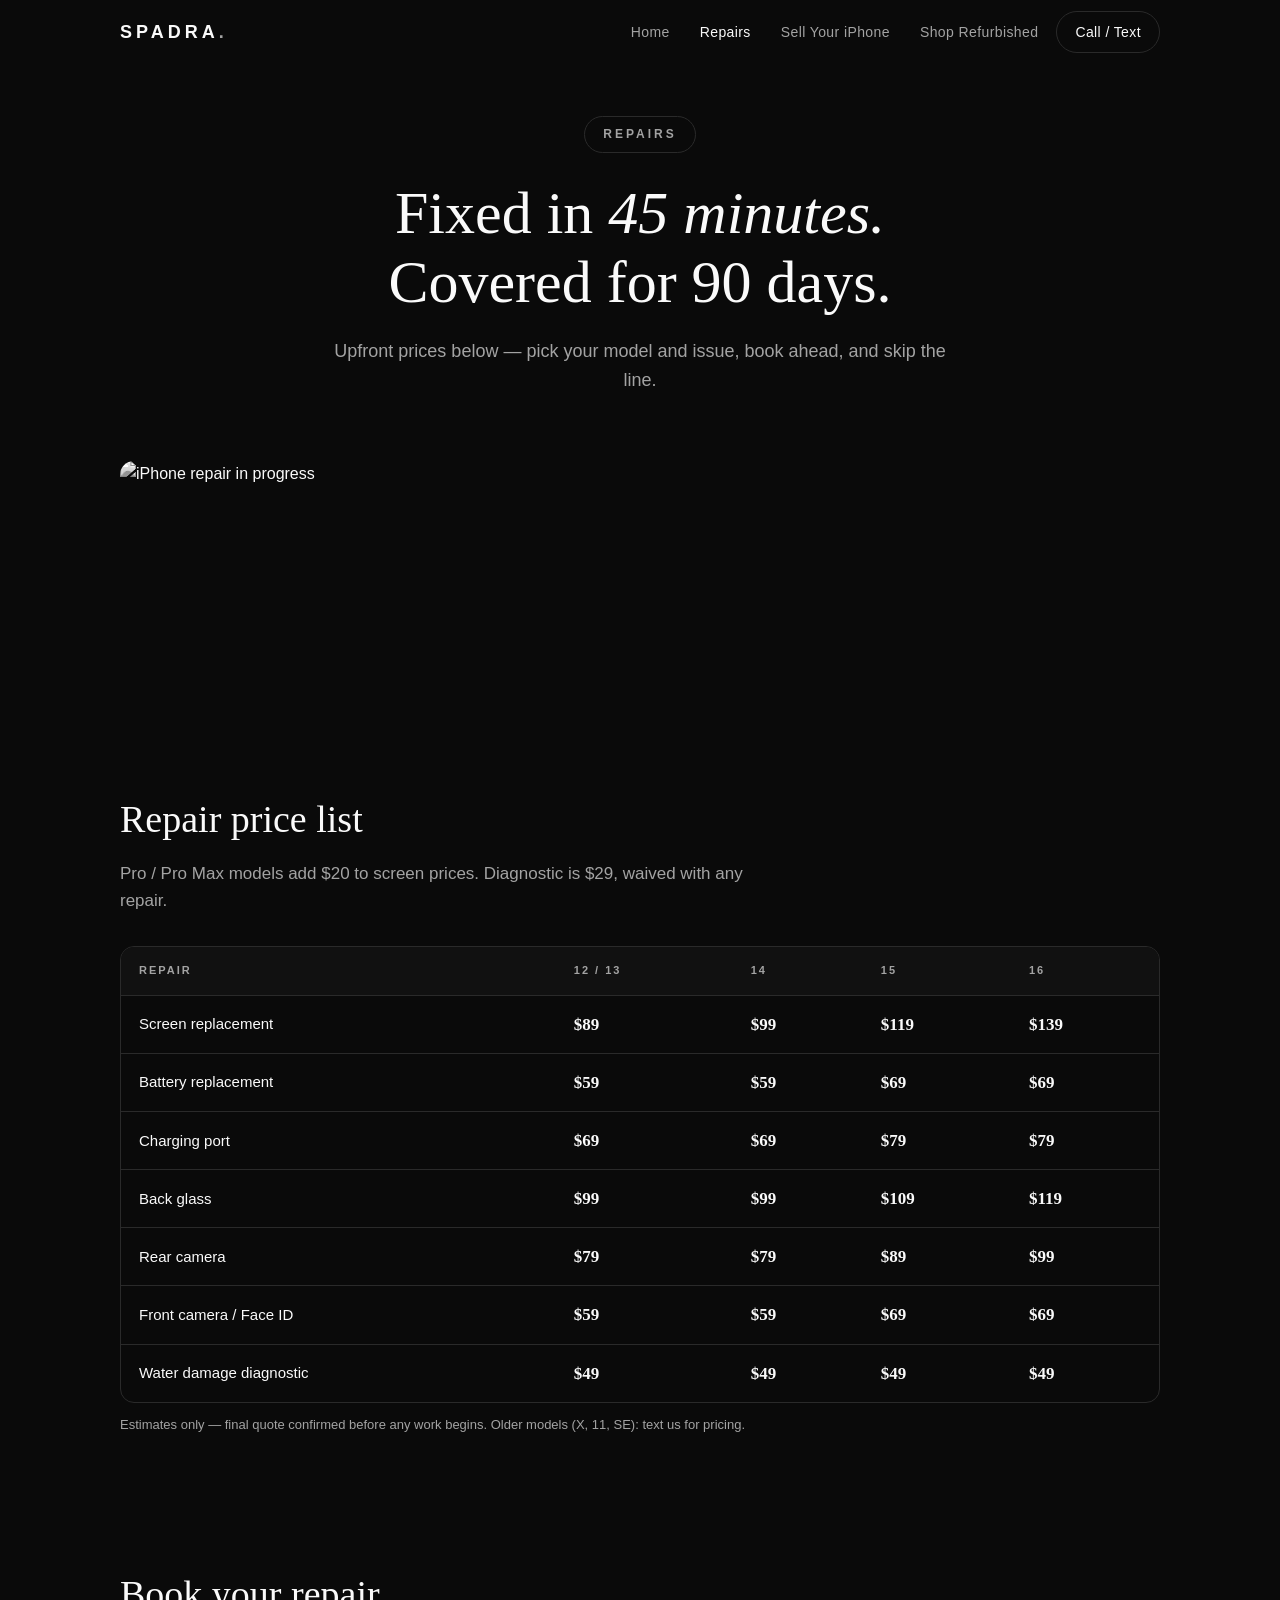
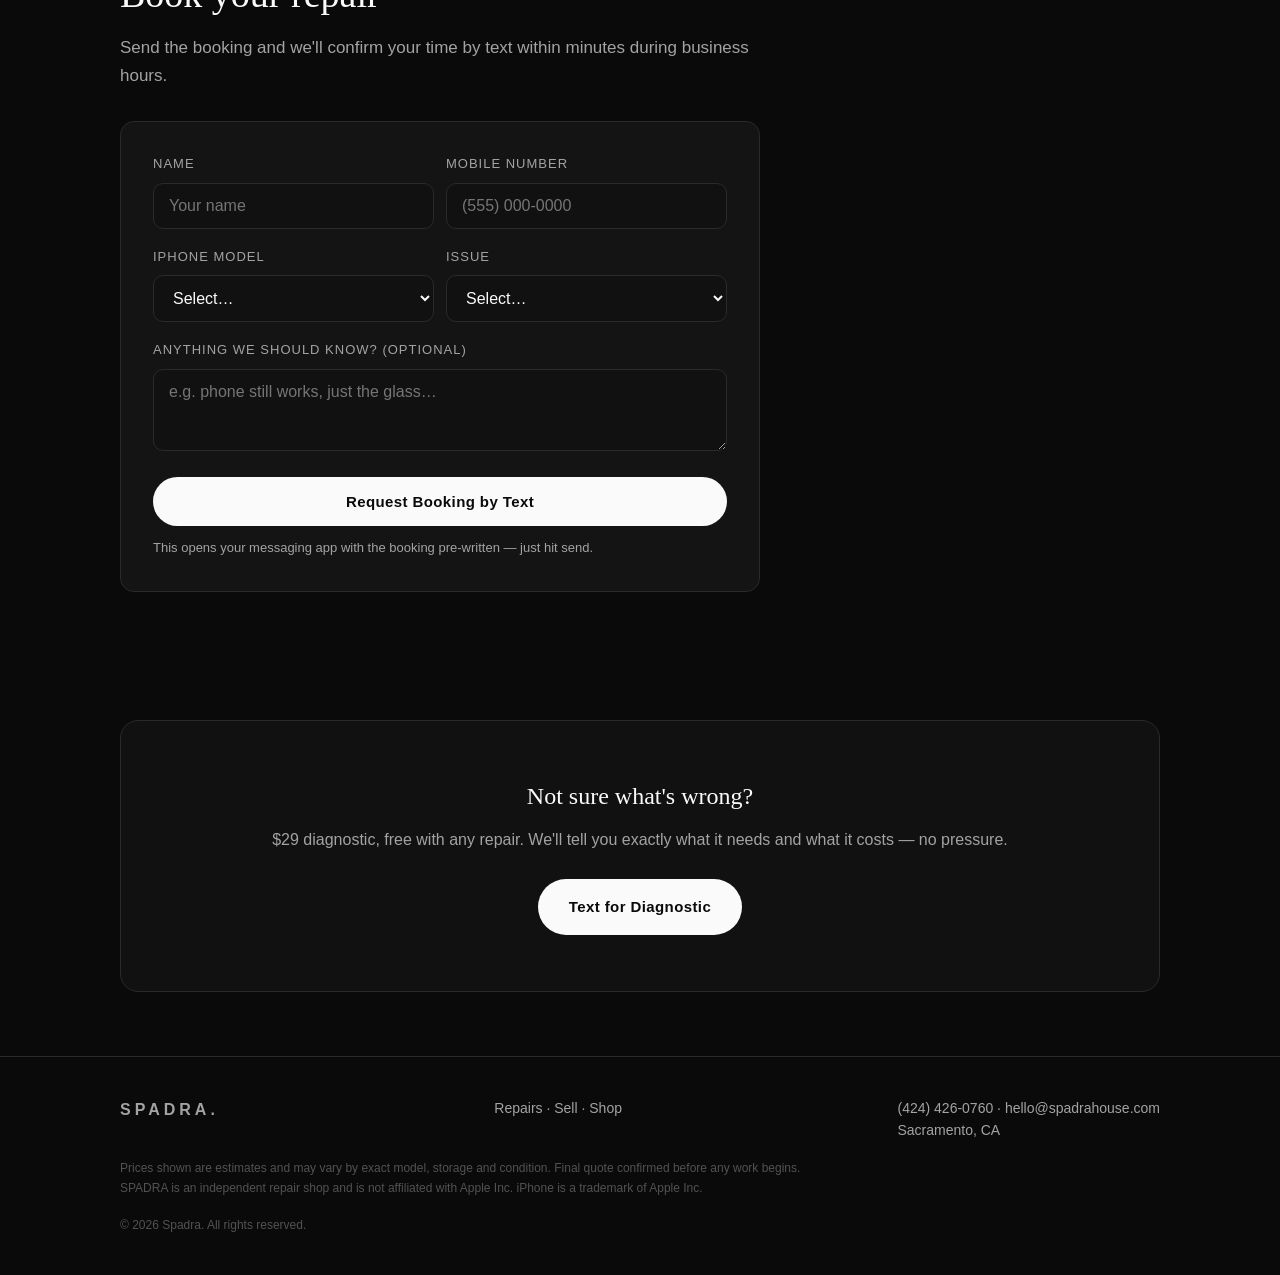
==== commit 4577a30f: "Build out: buy-focused site, 5-category instant offer, house pickup flow, B&W high-end" ====
--- a/repairs.html
+++ b/repairs.html
@@ -31,6 +31,7 @@
   </header>
 
   <section class="section" style="padding-top:0">
+    <img class="band-img" src="images/repair.webp" alt="iPhone repair in progress" style="margin-bottom:28px">
     <h2>Repair price list</h2>
     <p class="lede">Pro / Pro Max models add $20 to screen prices. Diagnostic is $29, waived with any repair.</p>
     <div class="table-wrap">
--- a/styles.css
+++ b/styles.css
@@ -197,3 +197,57 @@
 .foot a:hover { color: var(--text); }
 .foot .brand { font-size: 16px; }
 .disclaimer { font-size: 12px; color: #525252; margin-top: 18px; max-width: 720px; font-weight: 300; }
+
+/* ---------- Photos & buy-focused sections ---------- */
+.hero-bleed {
+  margin-top: -64px; padding: 168px 0 96px;
+  background: #000 center / cover no-repeat;
+  position: relative; text-align: center;
+}
+.hero-bleed::before {
+  content: ''; position: absolute; inset: 0;
+  background: linear-gradient(rgba(0,0,0,.45), rgba(0,0,0,.88));
+}
+.hero-bleed > .wrap { position: relative; }
+.hero-bleed h1 {
+  font-family: var(--serif); font-weight: 500;
+  font-size: clamp(38px, 6.5vw, 64px); line-height: 1.12;
+}
+.hero-bleed h1 em { font-style: italic; }
+.hero-bleed .sub { color: #d4d4d4; font-size: 18px; max-width: 640px; margin: 20px auto 34px; font-weight: 300; }
+
+.cat-grid { display: grid; grid-template-columns: repeat(5, 1fr); gap: 14px; }
+@media (max-width: 900px) { .cat-grid { grid-template-columns: repeat(3, 1fr); } }
+@media (max-width: 560px) { .cat-grid { grid-template-columns: repeat(2, 1fr); } }
+.cat-card {
+  background: var(--card); border: 1px solid var(--line); border-radius: var(--radius);
+  overflow: hidden; text-decoration: none; transition: border-color .2s ease; display: block;
+}
+.cat-card:hover { border-color: #525252; }
+.cat-card img { width: 100%; height: 150px; object-fit: cover; filter: grayscale(1); display: block; }
+.cat-card div { padding: 14px 16px; }
+.cat-card h3 { font-family: var(--serif); font-weight: 500; font-size: 18px; }
+.cat-card p { color: var(--muted); font-size: 13px; font-weight: 300; margin-top: 2px; }
+
+.split { display: grid; grid-template-columns: 1fr 1fr; gap: 36px; align-items: center; }
+@media (max-width: 760px) { .split { grid-template-columns: 1fr; } }
+.split img { width: 100%; border-radius: var(--radius); filter: grayscale(1); display: block; }
+.split h2 { font-family: var(--serif); font-weight: 500; font-size: clamp(26px, 4vw, 36px); margin-bottom: 12px; }
+.split p { color: var(--muted); font-weight: 300; margin-bottom: 14px; }
+.split ul { list-style: none; margin: 0 0 22px; }
+.split ul li { padding: 8px 0 8px 28px; position: relative; color: var(--text); font-size: 15px; }
+.split ul li::before { content: '—'; position: absolute; left: 0; color: var(--muted); }
+
+.band-img { width: 100%; height: 300px; object-fit: cover; border-radius: var(--radius); filter: grayscale(1); display: block; }
+.area-tags { display: flex; flex-wrap: wrap; gap: 8px; margin: 18px 0 24px; }
+.area-tags span {
+  font-size: 12px; letter-spacing: 1.5px; text-transform: uppercase; color: var(--muted);
+  border: 1px solid var(--line); border-radius: 999px; padding: 7px 14px;
+}
+.calc-tabs { display: flex; gap: 8px; flex-wrap: wrap; margin-bottom: 18px; }
+.calc-tabs button {
+  background: transparent; border: 1px solid var(--line); color: var(--muted);
+  border-radius: 999px; padding: 10px 18px; font-size: 14px; font-weight: 600; cursor: pointer;
+  font-family: inherit;
+}
+.calc-tabs button.on { background: var(--text); color: var(--accent-ink); border-color: var(--text); }
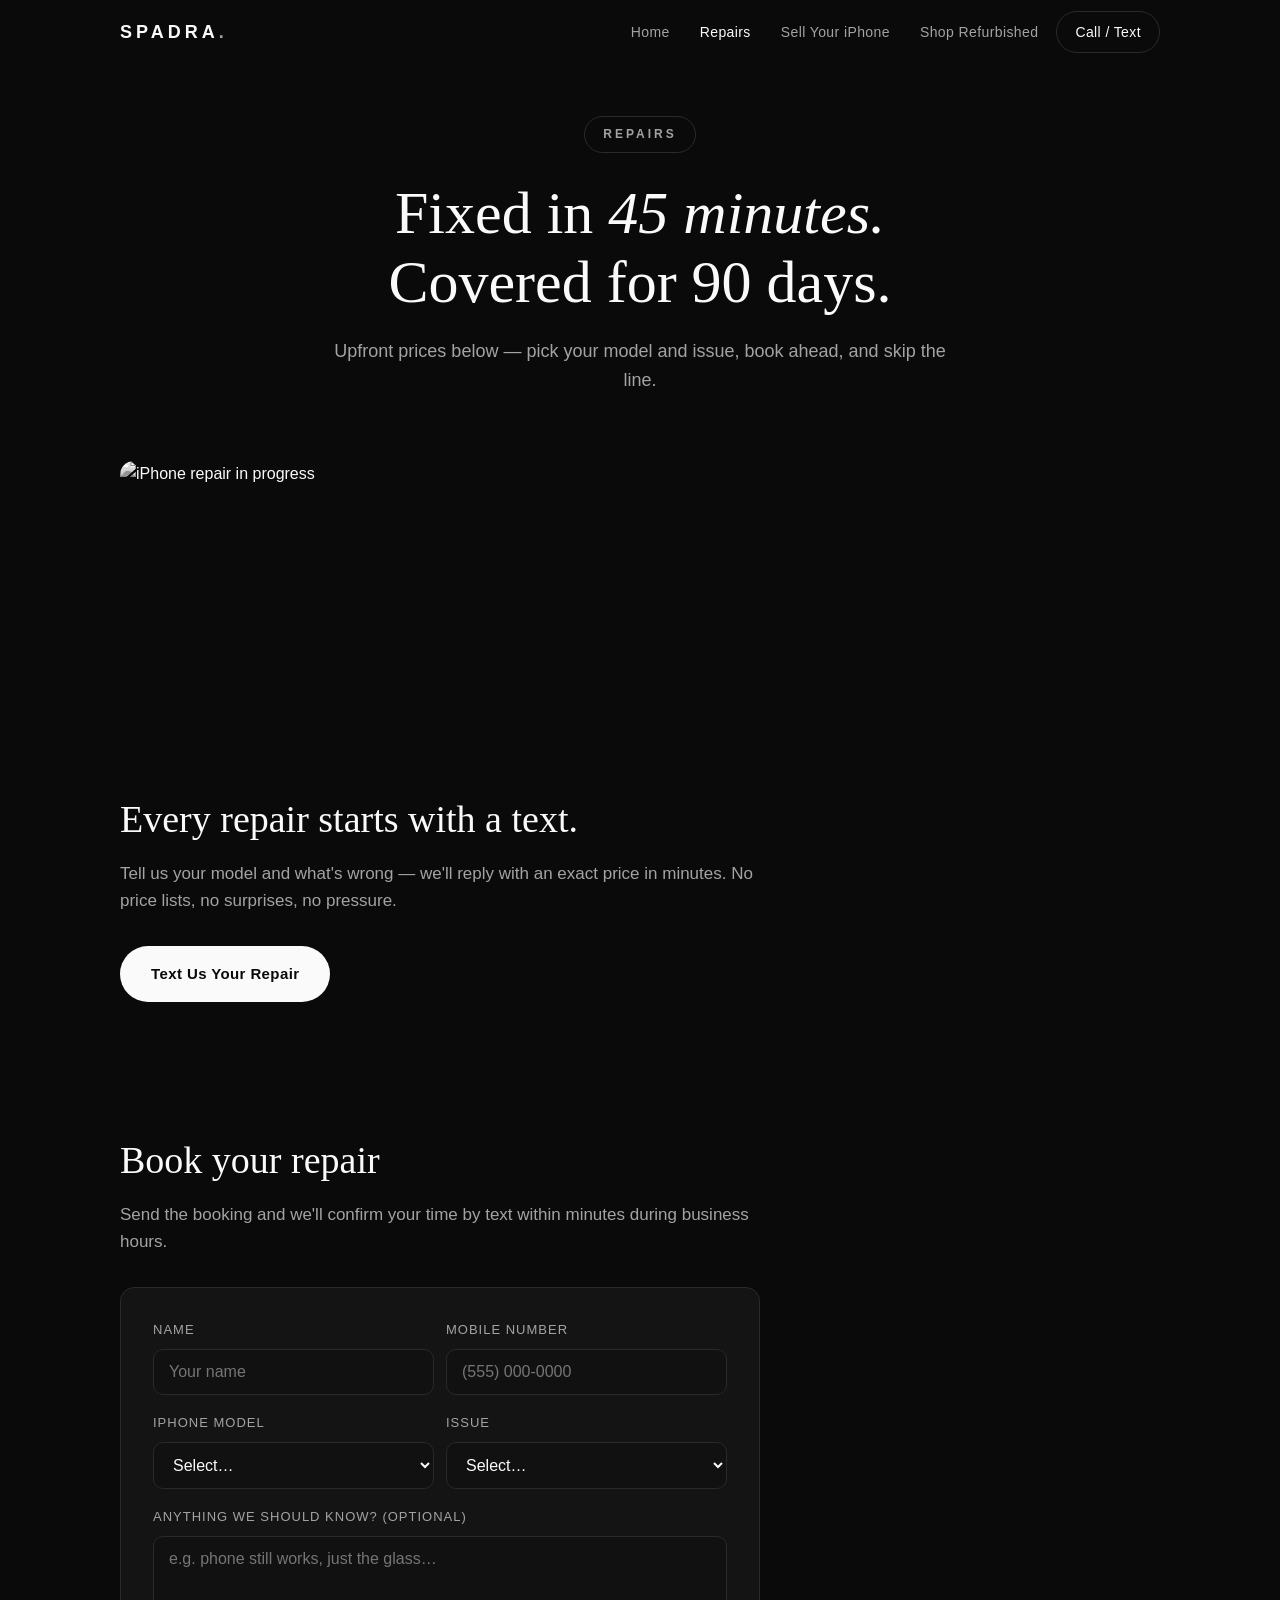
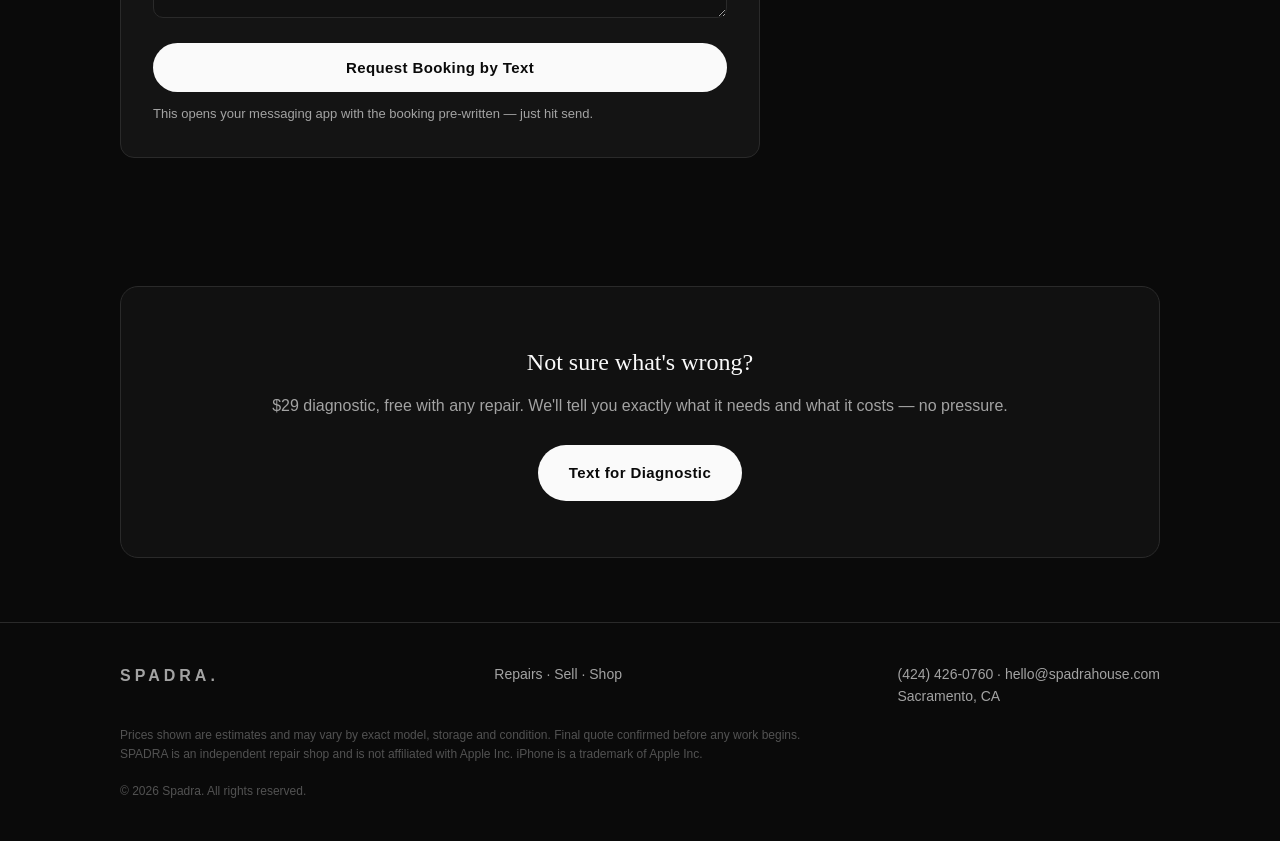
==== commit 137d5e45: "Homepage iPhone calculator, softer help-first copy, no repair prices" ====
--- a/repairs.html
+++ b/repairs.html
@@ -32,21 +32,9 @@
 
   <section class="section" style="padding-top:0">
     <img class="band-img" src="images/repair.webp" alt="iPhone repair in progress" style="margin-bottom:28px">
-    <h2>Repair price list</h2>
-    <p class="lede">Pro / Pro Max models add $20 to screen prices. Diagnostic is $29, waived with any repair.</p>
-    <div class="table-wrap">
-      <table>
-        <tr><th>Repair</th><th>12 / 13</th><th>14</th><th>15</th><th>16</th></tr>
-        <tr><td>Screen replacement</td><td class="price">$89</td><td class="price">$99</td><td class="price">$119</td><td class="price">$139</td></tr>
-        <tr><td>Battery replacement</td><td class="price">$59</td><td class="price">$59</td><td class="price">$69</td><td class="price">$69</td></tr>
-        <tr><td>Charging port</td><td class="price">$69</td><td class="price">$69</td><td class="price">$79</td><td class="price">$79</td></tr>
-        <tr><td>Back glass</td><td class="price">$99</td><td class="price">$99</td><td class="price">$109</td><td class="price">$119</td></tr>
-        <tr><td>Rear camera</td><td class="price">$79</td><td class="price">$79</td><td class="price">$89</td><td class="price">$99</td></tr>
-        <tr><td>Front camera / Face ID</td><td class="price">$59</td><td class="price">$59</td><td class="price">$69</td><td class="price">$69</td></tr>
-        <tr><td>Water damage diagnostic</td><td class="price">$49</td><td class="price">$49</td><td class="price">$49</td><td class="price">$49</td></tr>
-      </table>
-    </div>
-    <p class="note">Estimates only — final quote confirmed before any work begins. Older models (X, 11, SE): text us for pricing.</p>
+    <h2>Every repair starts with a text.</h2>
+    <p class="lede">Tell us your model and what's wrong — we'll reply with an exact price in minutes. No price lists, no surprises, no pressure.</p>
+    <a class="btn btn-primary" href="sms:+14244260760?&body=Hi%20SPADRA!%20My%20iPhone%20needs%20a%20repair.%20Model:%20__%20Issue:%20__">Text Us Your Repair</a>
   </section>
 
   <section class="section">
--- a/styles.css
+++ b/styles.css
@@ -1,4 +1,4 @@
-/* SPADRA — iPhone Repair & Flips | styles.css | black & white, high-end */
+/* SPADRA — iPhone Repair & Buy & Sell | styles.css | black & white, high-end */
 :root {
   --bg: #0a0a0a;
   --bg-soft: #111111;
@@ -251,3 +251,9 @@
   font-family: inherit;
 }
 .calc-tabs button.on { background: var(--text); color: var(--accent-ink); border-color: var(--text); }
+
+/* ---------- Photo gallery ---------- */
+.gallery { display: grid; grid-template-columns: repeat(4, 1fr); gap: 10px; }
+.gallery img { width: 100%; height: 190px; object-fit: cover; border-radius: 10px; filter: grayscale(1); display: block; }
+@media (max-width: 760px) { .gallery { grid-template-columns: repeat(2, 1fr); } .gallery img { height: 150px; } }
+.wide-banner { width: 100%; height: 110px; object-fit: cover; border-radius: var(--radius); filter: grayscale(1); display: block; }
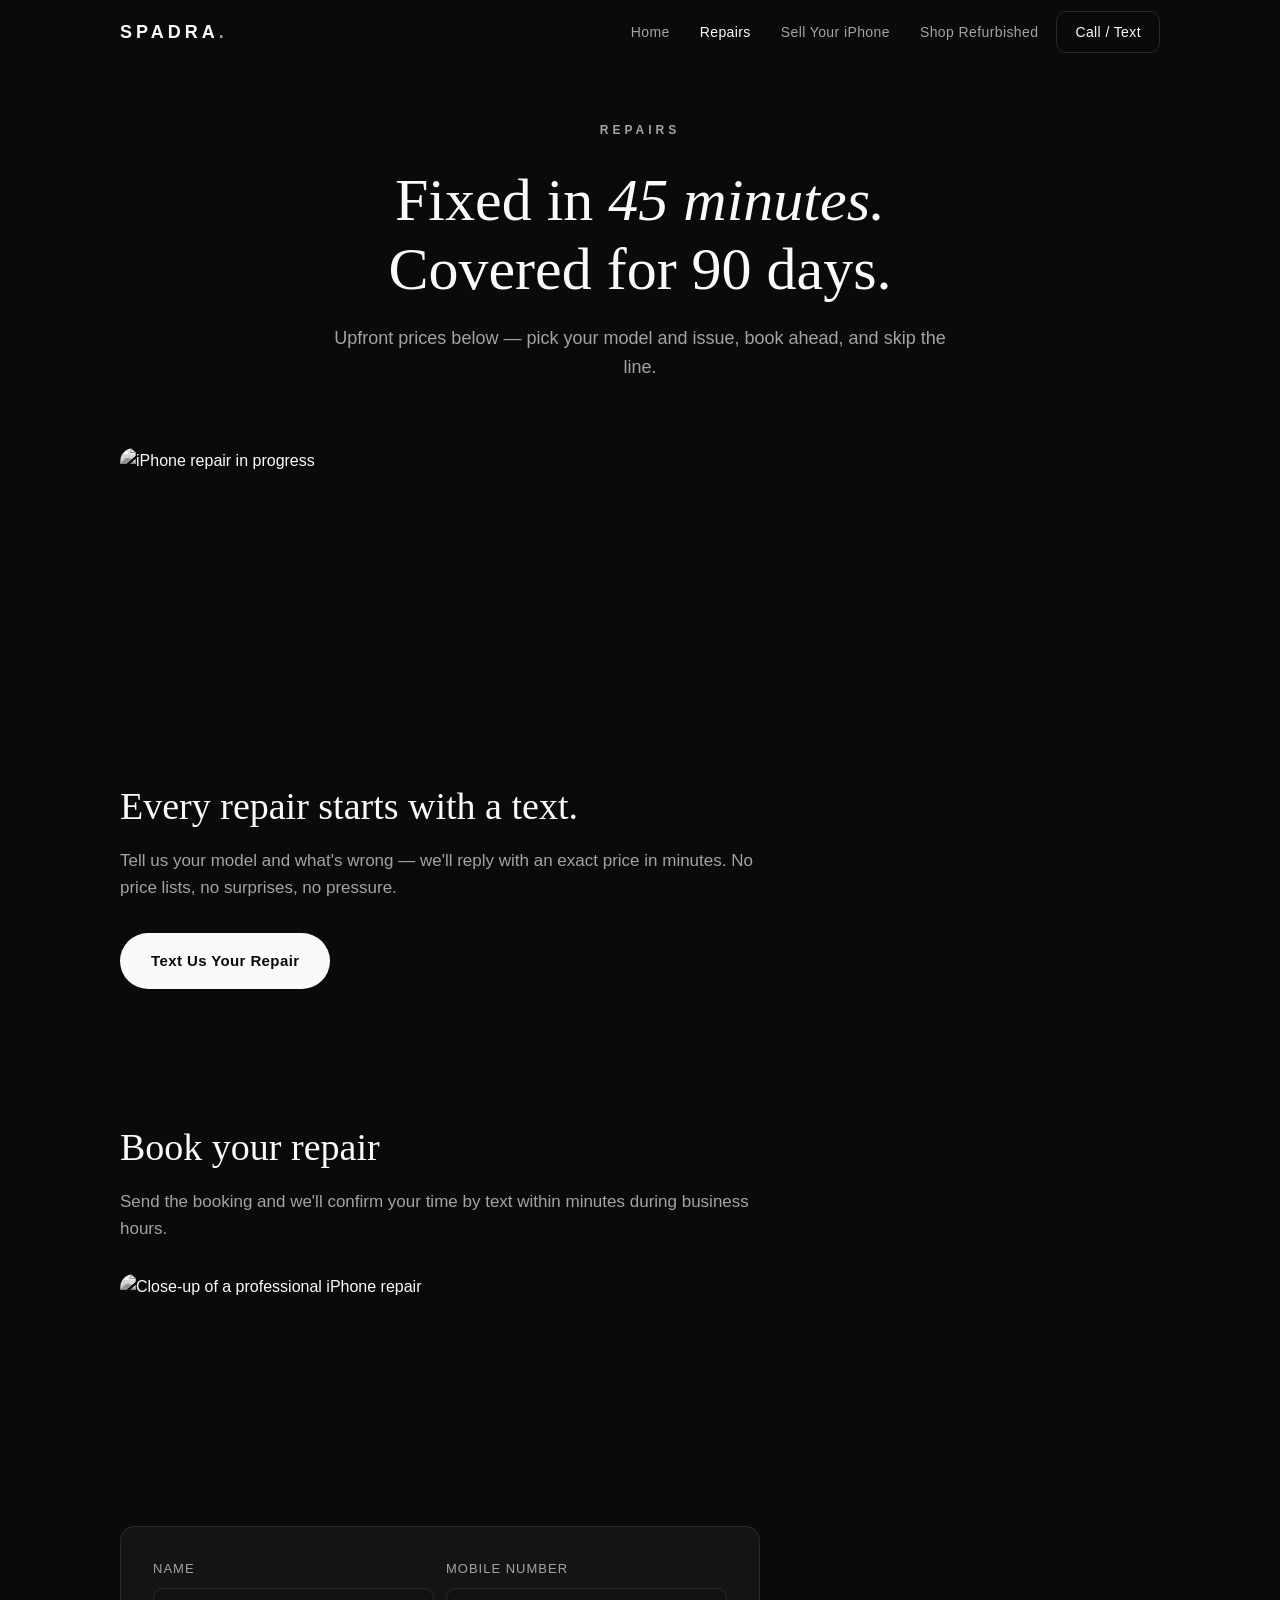
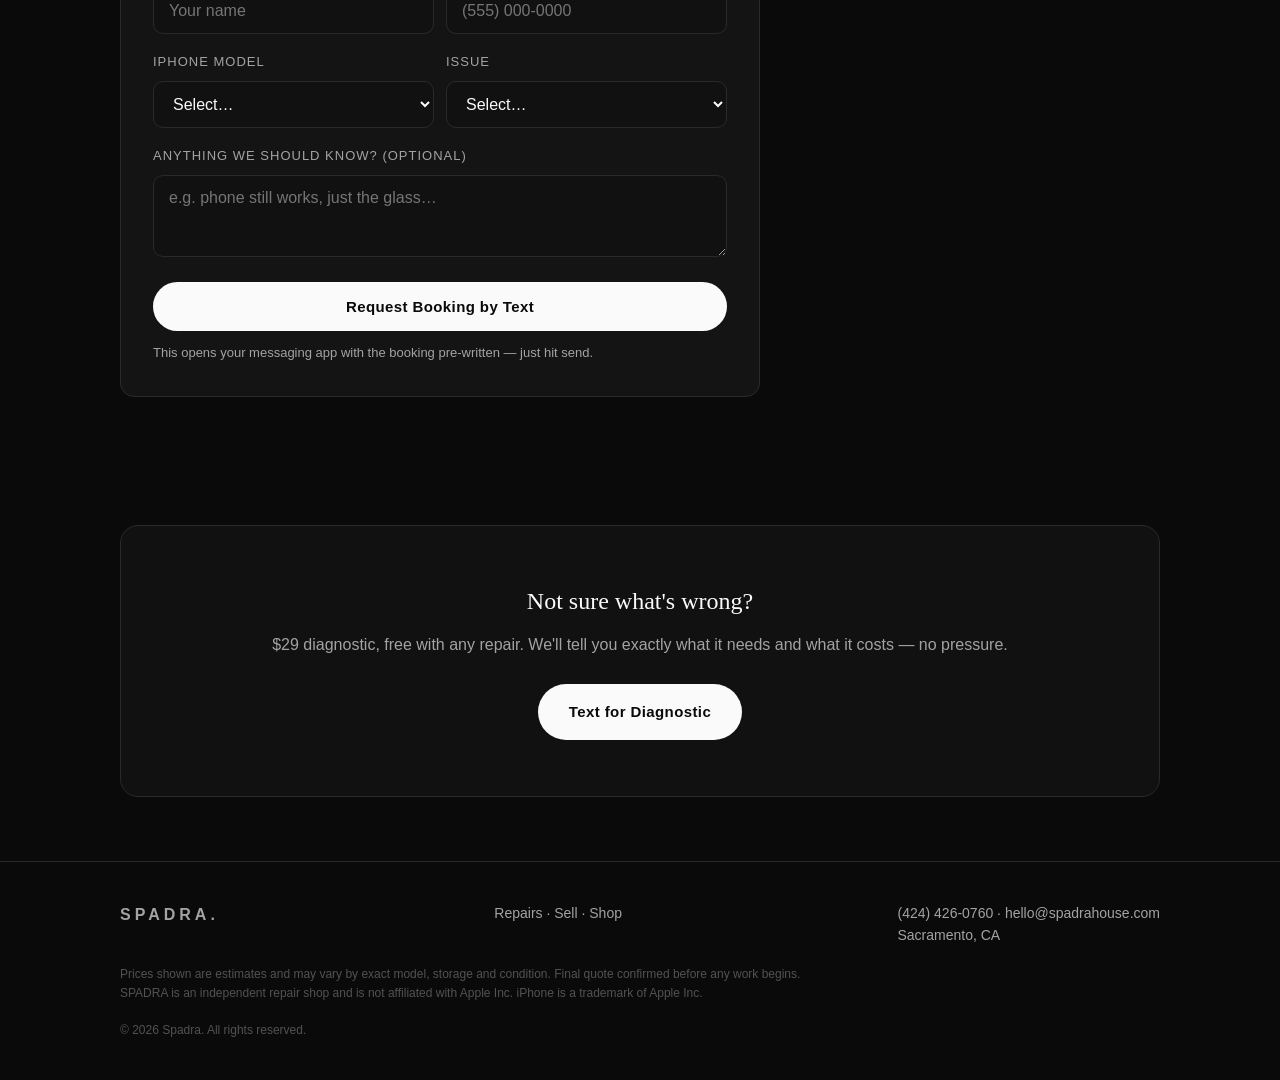
==== commit 5ab2a9c6: "Photos throughout, no pill header, shop product photos" ====
--- a/repairs.html
+++ b/repairs.html
@@ -40,6 +40,7 @@
   <section class="section">
     <h2>Book your repair</h2>
     <p class="lede">Send the booking and we'll confirm your time by text within minutes during business hours.</p>
+    <img class="band-img" src="images/repair-close.jpg" alt="Close-up of a professional iPhone repair" style="margin-bottom:22px; height:230px">
     <div class="form-card">
       <form id="repair-form">
         <div class="field-row">
--- a/styles.css
+++ b/styles.css
@@ -48,7 +48,7 @@
 .nav-links a:hover, .nav-links a.active { color: var(--text); }
 .nav-cta {
   border: 1px solid var(--line); color: var(--text) !important;
-  font-weight: 600; padding: 9px 18px !important; border-radius: 999px !important;
+  font-weight: 600; padding: 9px 18px !important; border-radius: 10px !important;
   letter-spacing: .4px;
 }
 .nav-cta:hover { background: var(--text); color: var(--accent-ink) !important; border-color: var(--text); }
@@ -67,9 +67,8 @@
 /* ---------- Hero ---------- */
 .hero { padding: 88px 0 64px; text-align: center; }
 .eyebrow {
-  display: inline-block; font-size: 12px; font-weight: 600; letter-spacing: 3px;
-  text-transform: uppercase; color: var(--muted);
-  border: 1px solid var(--line); border-radius: 999px; padding: 8px 18px; margin-bottom: 26px;
+  display: inline-block; font-size: 12px; font-weight: 600; letter-spacing: 4px;
+  text-transform: uppercase; color: var(--muted); margin-bottom: 26px;
 }
 .hero h1 {
   font-family: var(--serif); font-weight: 500;
@@ -257,3 +256,18 @@
 .gallery img { width: 100%; height: 190px; object-fit: cover; border-radius: 10px; filter: grayscale(1); display: block; }
 @media (max-width: 760px) { .gallery { grid-template-columns: repeat(2, 1fr); } .gallery img { height: 150px; } }
 .wide-banner { width: 100%; height: 110px; object-fit: cover; border-radius: var(--radius); filter: grayscale(1); display: block; }
+
+/* ---------- Photo-rich high-end sections ---------- */
+.cta-split{display:grid;grid-template-columns:1fr 1fr;gap:0;overflow:hidden;text-align:left;padding:0;align-items:stretch}
+.cta-split img{width:100%;height:100%;min-height:300px;object-fit:cover}
+.cta-split>div{padding:60px 52px;display:flex;flex-direction:column;justify-content:center;align-items:flex-start}
+.photo-duo{display:grid;grid-template-columns:1fr 1fr;gap:14px;margin-bottom:22px}
+.photo-duo img{width:100%;height:230px;object-fit:cover;border-radius:var(--radius);border:1px solid var(--line)}
+.phone img{width:100%;height:210px;object-fit:cover;border-radius:12px;margin-bottom:16px;border:1px solid var(--line)}
+@media(max-width:760px){
+  .cta-split{grid-template-columns:1fr}
+  .cta-split img{min-height:0;max-height:240px}
+  .cta-split>div{padding:40px 28px}
+  .photo-duo{grid-template-columns:1fr}
+  .photo-duo img{height:200px}
+}
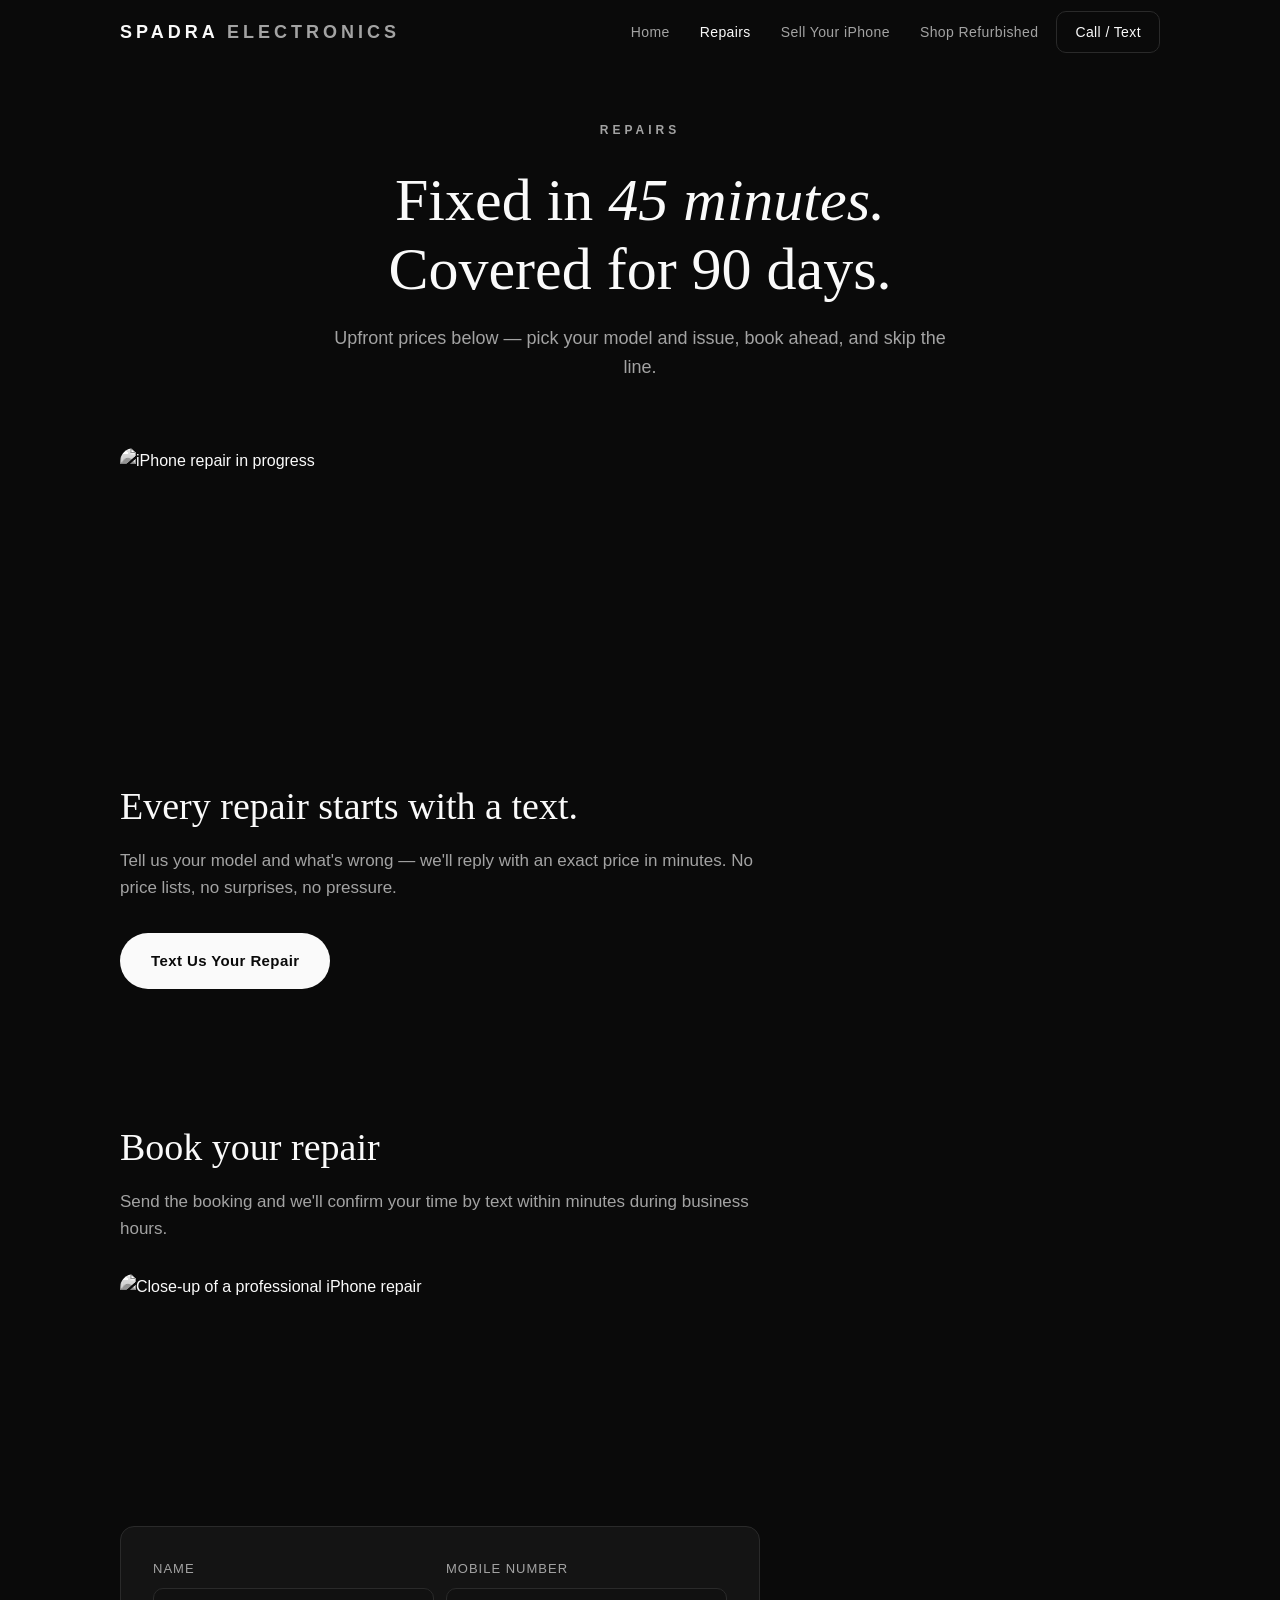
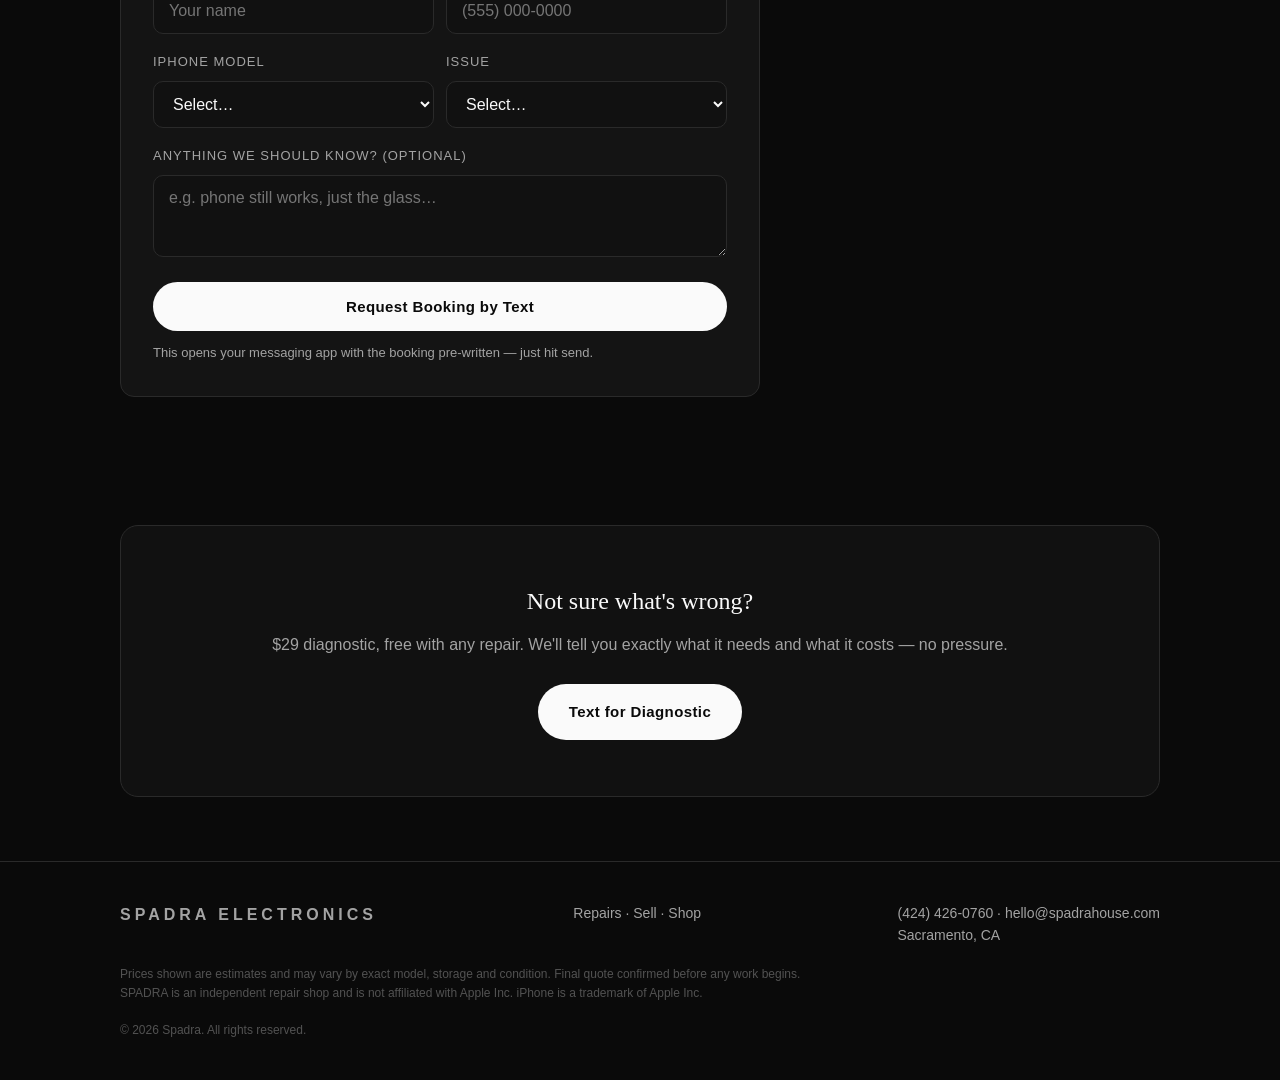
==== commit 8ff4d8d9: "WebP refs, SPADRA ELECTRONICS logo, Vercel build to decode images" ====
--- a/repairs.html
+++ b/repairs.html
@@ -11,7 +11,7 @@
 
 <nav class="nav">
   <div class="wrap nav-inner">
-    <a class="brand" href="index.html">SPADRA<span>.</span></a>
+    <a class="brand" href="index.html">SPADRA<span> ELECTRONICS</span></a>
     <button class="burger" aria-label="Menu" onclick="document.querySelector('.nav-links').classList.toggle('open')">☰</button>
     <div class="nav-links">
       <a href="index.html">Home</a>
@@ -40,7 +40,7 @@
   <section class="section">
     <h2>Book your repair</h2>
     <p class="lede">Send the booking and we'll confirm your time by text within minutes during business hours.</p>
-    <img class="band-img" src="images/repair-close.jpg" alt="Close-up of a professional iPhone repair" style="margin-bottom:22px; height:230px">
+    <img class="band-img" src="images/repair-close.webp" alt="Close-up of a professional iPhone repair" style="margin-bottom:22px; height:230px">
     <div class="form-card">
       <form id="repair-form">
         <div class="field-row">
@@ -104,7 +104,7 @@
 <footer>
   <div class="wrap">
     <div class="foot">
-      <a class="brand" href="index.html">SPADRA<span>.</span></a>
+      <a class="brand" href="index.html">SPADRA<span> ELECTRONICS</span></a>
       <div>
         <a href="repairs.html">Repairs</a> ·
         <a href="sell.html">Sell</a> ·
--- a/styles.css
+++ b/styles.css
@@ -271,3 +271,6 @@
   .photo-duo{grid-template-columns:1fr}
   .photo-duo img{height:200px}
 }
+@media(max-width:720px){
+  .brand{font-size:14px;letter-spacing:2px}
+}
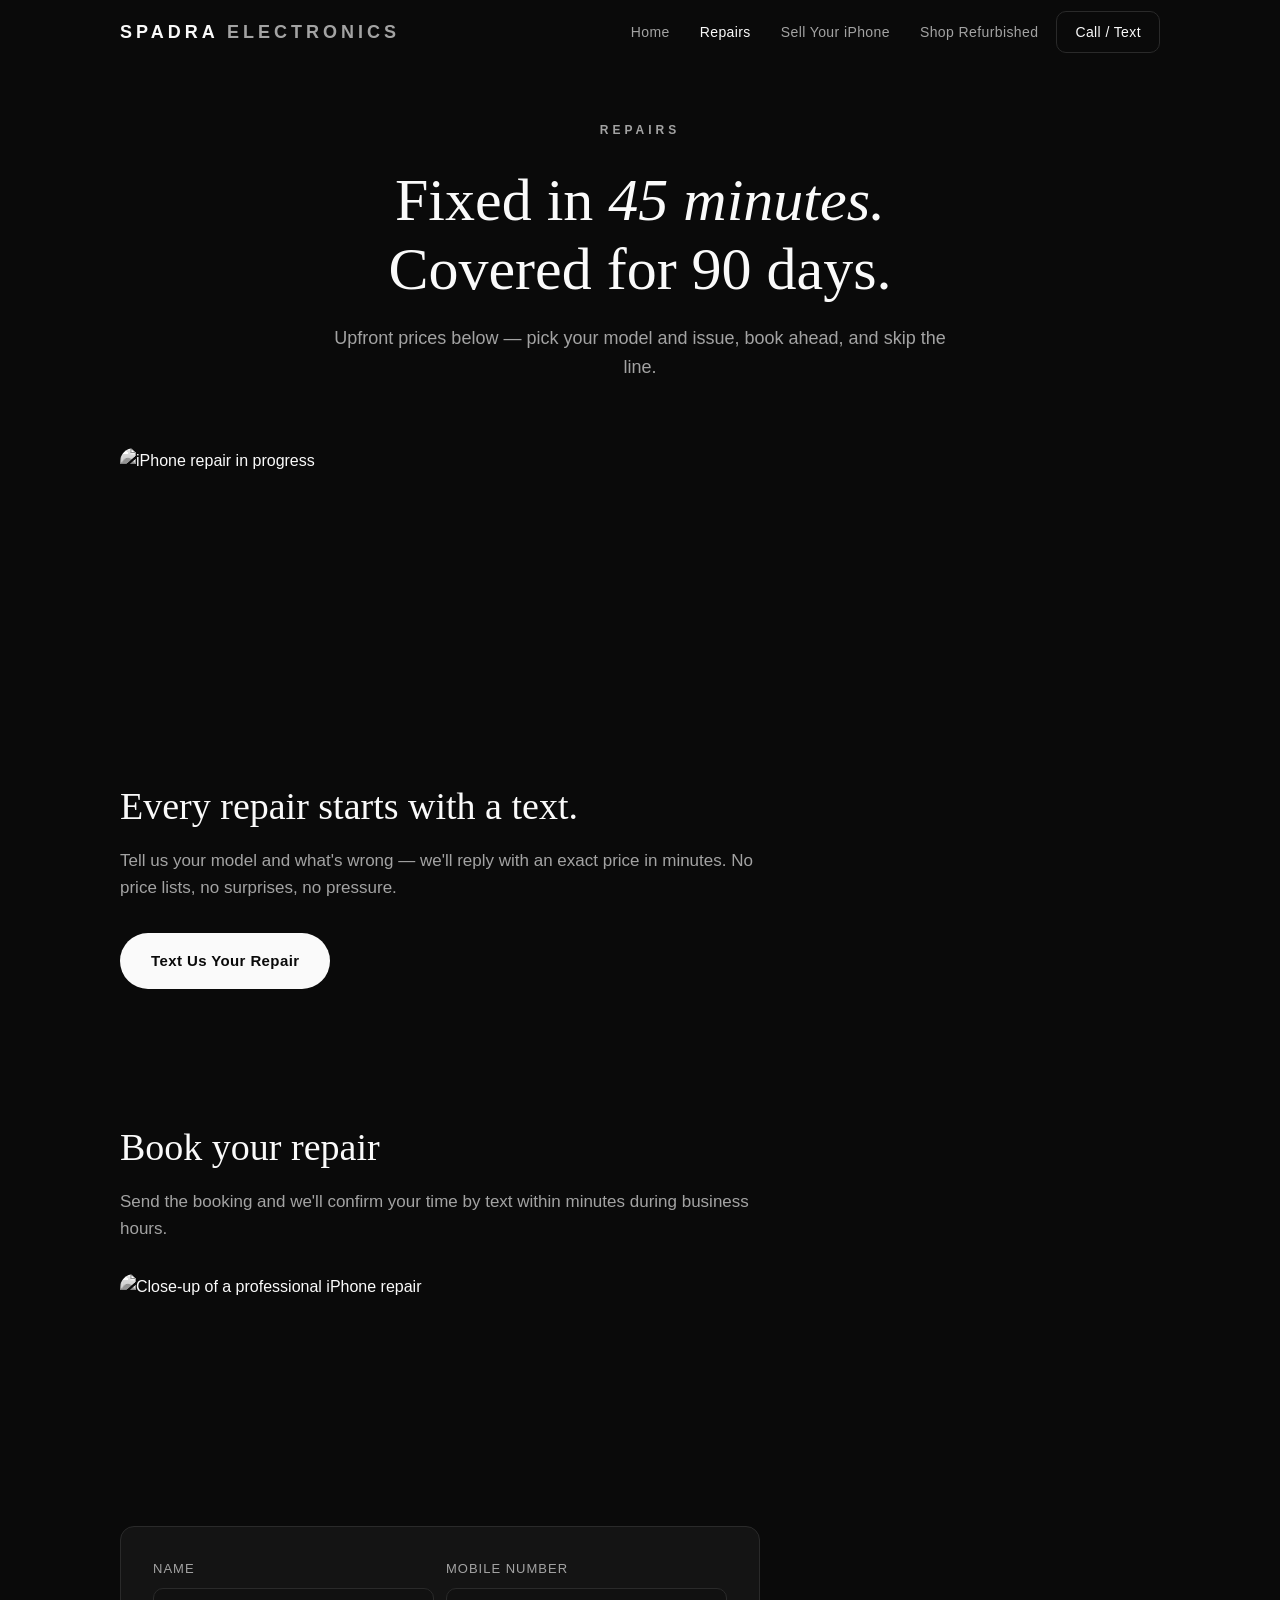
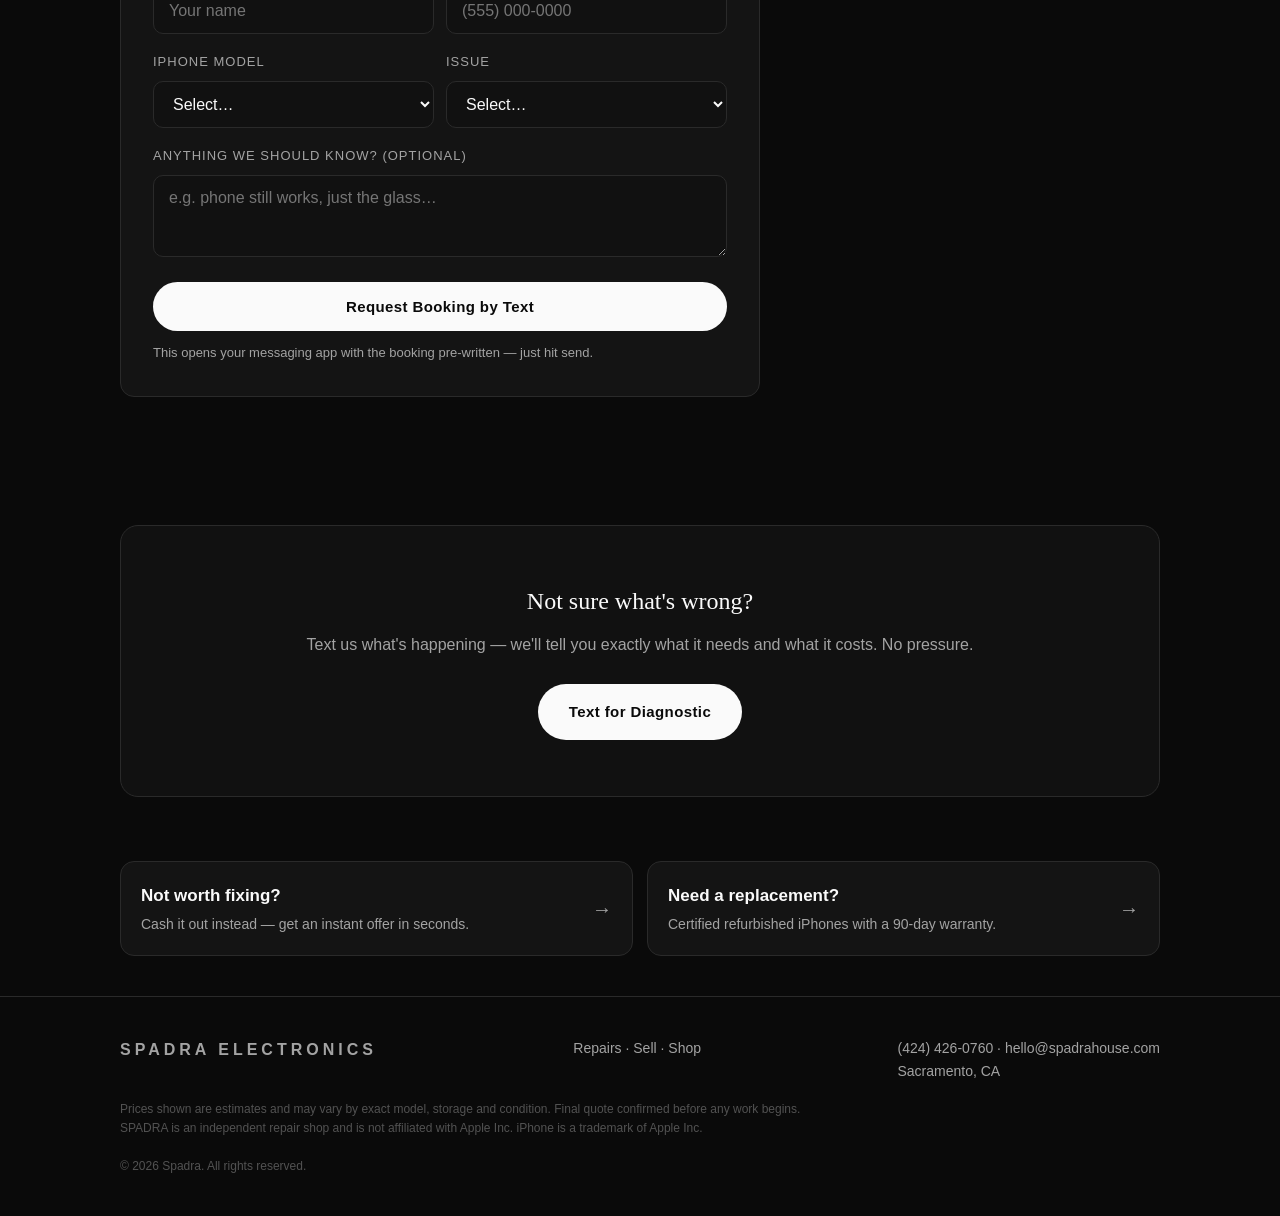
==== commit 4dd1ebf7: "Trust section, service-area map, cross-links, softer sell CTA" ====
--- a/repairs.html
+++ b/repairs.html
@@ -96,8 +96,19 @@
 
   <div class="cta-band">
     <h2>Not sure what's wrong?</h2>
-    <p>$29 diagnostic, free with any repair. We'll tell you exactly what it needs and what it costs — no pressure.</p>
+    <p>Text us what's happening — we'll tell you exactly what it needs and what it costs. No pressure.</p>
     <a class="btn btn-primary" href="sms:+14244260760?&body=Hi%20SPADRA!%20I%20need%20a%20diagnostic%20for%20my%20iPhone.">Text for Diagnostic</a>
+  </div>
+
+  <div class="xlink">
+    <a href="sell.html">
+      <div><h3>Not worth fixing?</h3><p>Cash it out instead — get an instant offer in seconds.</p></div>
+      <span class="xarrow">→</span>
+    </a>
+    <a href="shop.html">
+      <div><h3>Need a replacement?</h3><p>Certified refurbished iPhones with a 90-day warranty.</p></div>
+      <span class="xarrow">→</span>
+    </a>
   </div>
 </main>
 
--- a/styles.css
+++ b/styles.css
@@ -274,3 +274,16 @@
 @media(max-width:720px){
   .brand{font-size:14px;letter-spacing:2px}
 }
+
+/* ---------- Map + credibility ---------- */
+.map-wrap{border-radius:var(--radius);overflow:hidden;border:1px solid var(--line);margin-top:8px}
+.map-wrap iframe{width:100%;height:380px;border:0;display:block;filter:grayscale(1) contrast(1.05)}
+.city-chips{display:flex;flex-wrap:wrap;gap:10px;justify-content:center;margin-top:20px}
+.city-chips span{border:1px solid var(--line);padding:8px 16px;border-radius:10px;font-size:14px;color:var(--muted);background:var(--card)}
+.xlink{display:grid;grid-template-columns:1fr 1fr;gap:14px;margin-top:26px}
+.xlink a{display:flex;align-items:center;gap:14px;padding:20px;border:1px solid var(--line);border-radius:var(--radius);background:var(--card);text-decoration:none;color:var(--text)}
+.xlink a:hover{border-color:var(--muted)}
+.xlink .xarrow{margin-left:auto;color:var(--muted);font-size:20px}
+.xlink h3{margin:0 0 4px;font-size:17px}
+.xlink p{margin:0;color:var(--muted);font-size:14px}
+@media(max-width:760px){.xlink{grid-template-columns:1fr}.map-wrap iframe{height:300px}}
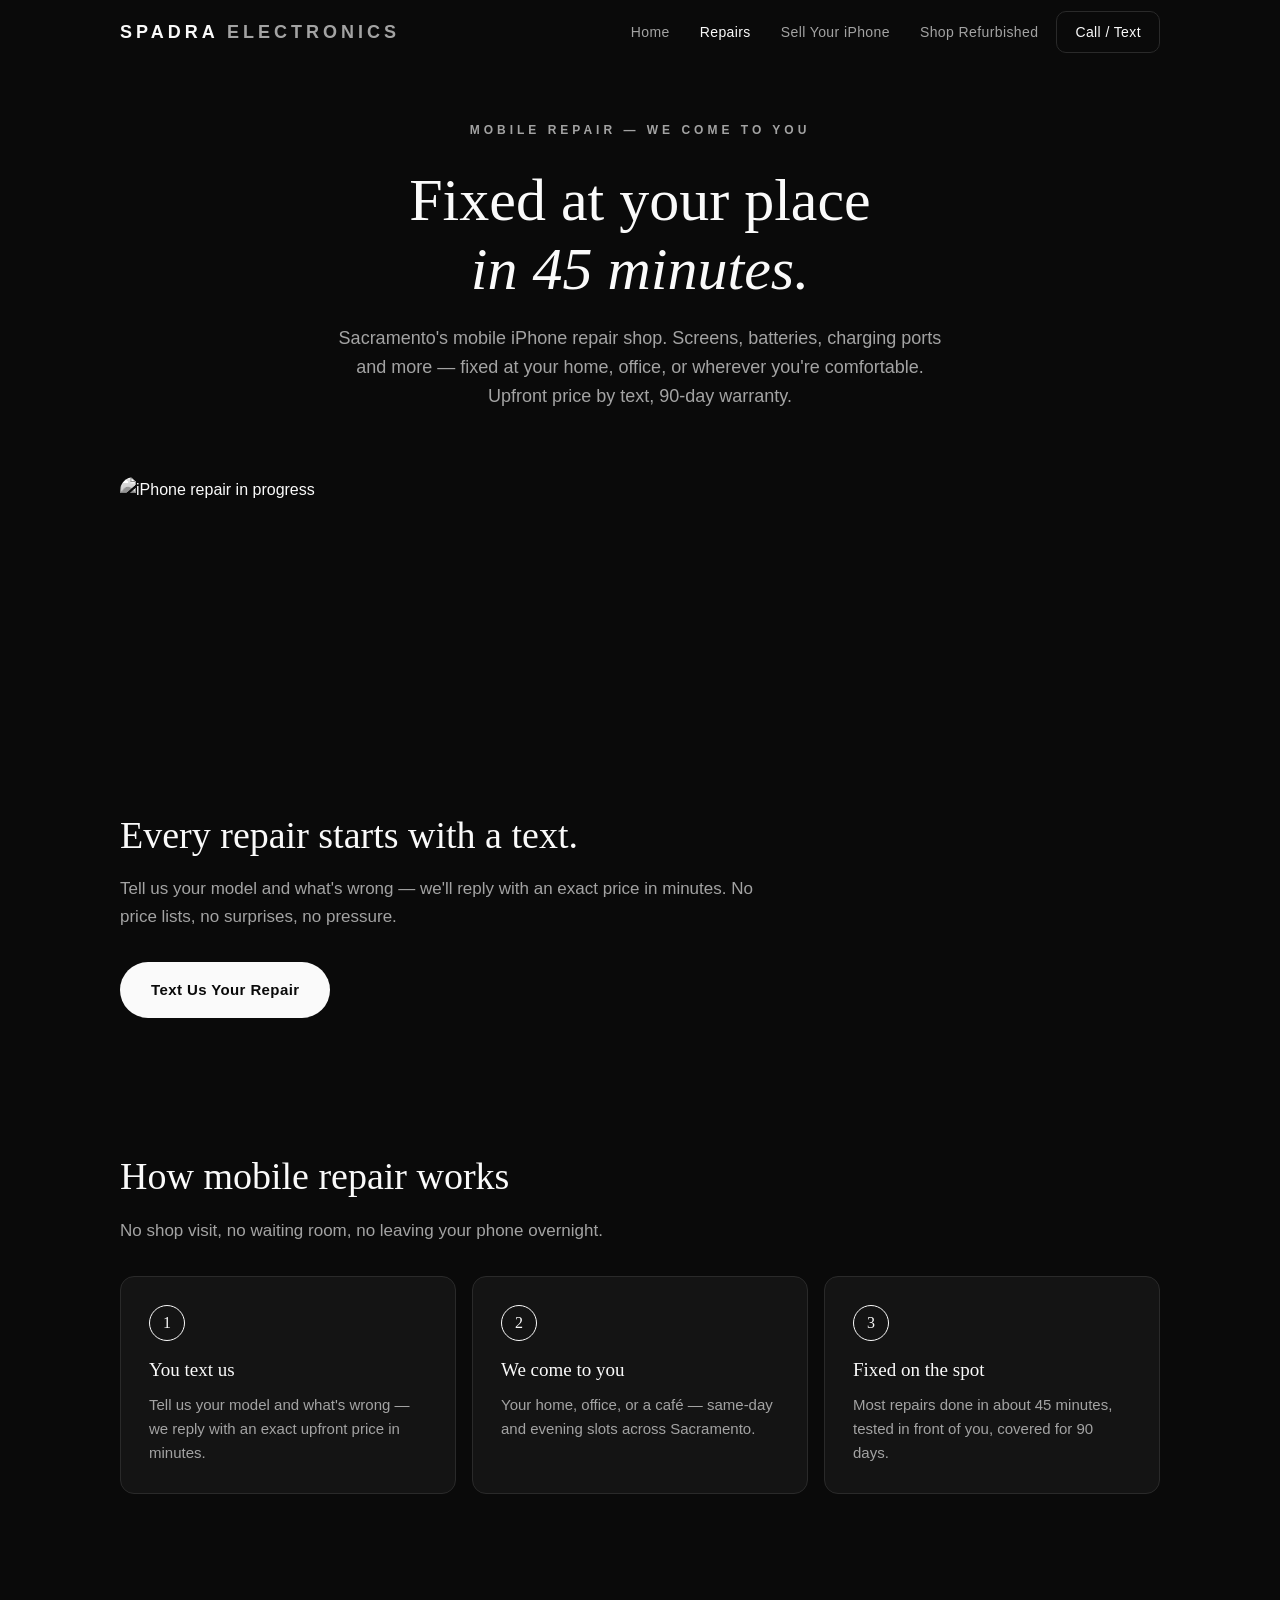
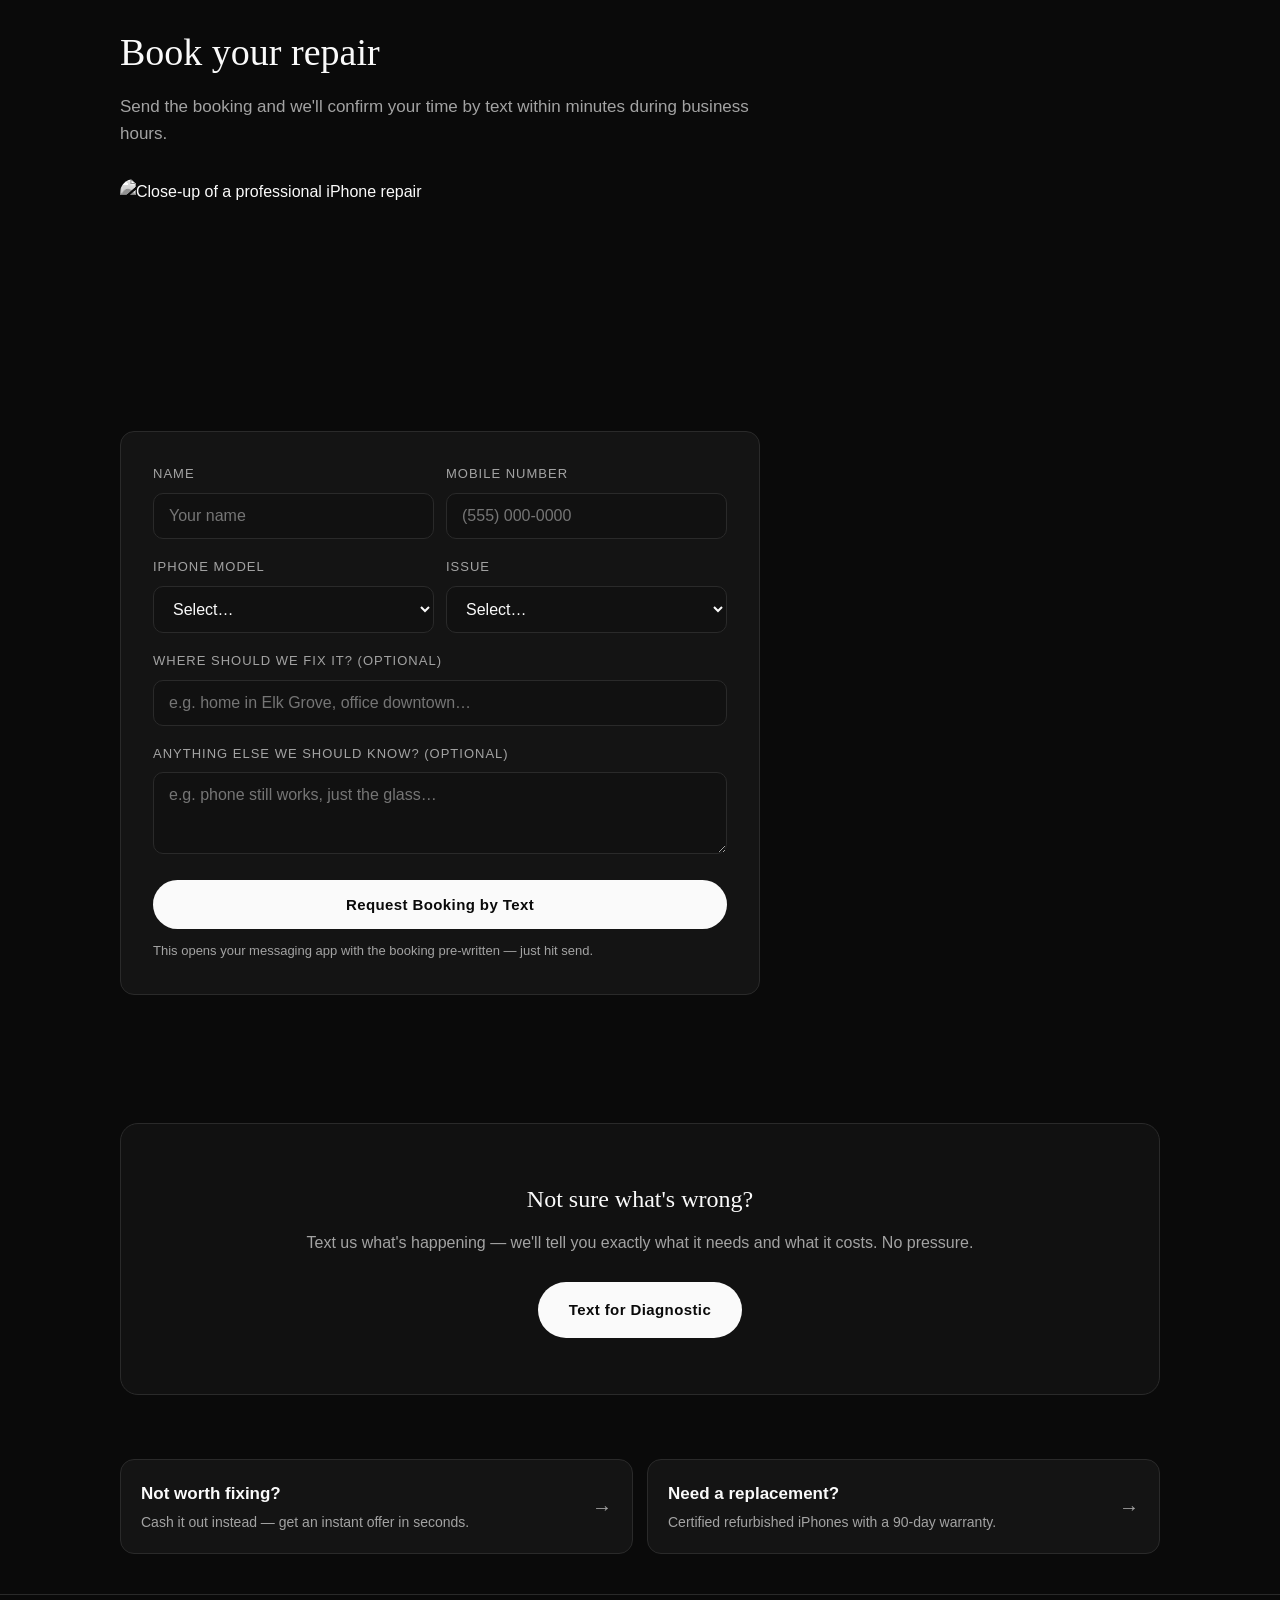
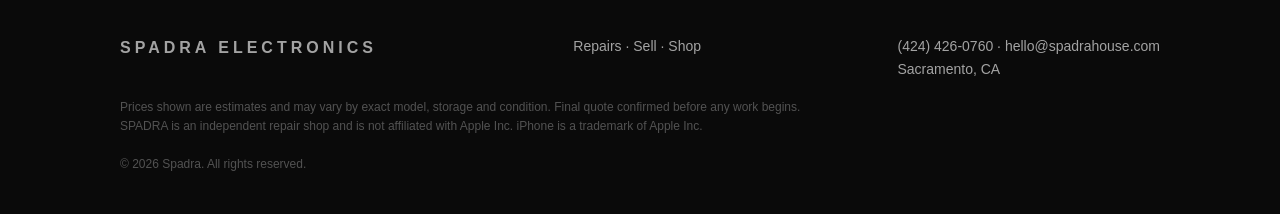
==== commit 1adc981a: "Mobile repair shop positioning" ====
--- a/repairs.html
+++ b/repairs.html
@@ -3,8 +3,8 @@
 <head>
 <meta charset="UTF-8">
 <meta name="viewport" content="width=device-width, initial-scale=1.0">
-<title>iPhone Repair — SPADRA | Sacramento</title>
-<meta name="description" content="Same-day iPhone screen, battery, charging port, camera and back glass repair in Sacramento. Upfront pricing, 90-day warranty.">
+<title>Mobile iPhone Repair — SPADRA Electronics | Sacramento</title>
+<meta name="description" content="Sacramento's mobile iPhone repair: we come to you. Screens, batteries, charging ports fixed on the spot in ~45 minutes. Upfront pricing, 90-day warranty.">
 <link rel="stylesheet" href="styles.css">
 </head>
 <body>
@@ -25,9 +25,9 @@
 
 <main class="wrap">
   <header class="hero" style="padding:52px 0 32px">
-    <span class="eyebrow">Repairs</span>
-    <h1>Fixed in <em>45 minutes.</em><br>Covered for 90 days.</h1>
-    <p class="sub">Upfront prices below — pick your model and issue, book ahead, and skip the line.</p>
+    <span class="eyebrow">Mobile repair — we come to you</span>
+    <h1>Fixed at your place<br><em>in 45 minutes.</em></h1>
+    <p class="sub">Sacramento's mobile iPhone repair shop. Screens, batteries, charging ports and more — fixed at your home, office, or wherever you're comfortable. Upfront price by text, 90-day warranty.</p>
   </header>
 
   <section class="section" style="padding-top:0">
@@ -35,6 +35,25 @@
     <h2>Every repair starts with a text.</h2>
     <p class="lede">Tell us your model and what's wrong — we'll reply with an exact price in minutes. No price lists, no surprises, no pressure.</p>
     <a class="btn btn-primary" href="sms:+14244260760?&body=Hi%20SPADRA!%20My%20iPhone%20needs%20a%20repair.%20Model:%20__%20Issue:%20__">Text Us Your Repair</a>
+  </section>
+
+  <section class="section">
+    <h2>How mobile repair works</h2>
+    <p class="lede">No shop visit, no waiting room, no leaving your phone overnight.</p>
+    <div class="steps">
+      <div class="step">
+        <h3>You text us</h3>
+        <p>Tell us your model and what's wrong — we reply with an exact upfront price in minutes.</p>
+      </div>
+      <div class="step">
+        <h3>We come to you</h3>
+        <p>Your home, office, or a café — same-day and evening slots across Sacramento.</p>
+      </div>
+      <div class="step">
+        <h3>Fixed on the spot</h3>
+        <p>Most repairs done in about 45 minutes, tested in front of you, covered for 90 days.</p>
+      </div>
+    </div>
   </section>
 
   <section class="section">
@@ -85,7 +104,11 @@
           </div>
         </div>
         <div class="field">
-          <label for="r-notes">Anything we should know? (optional)</label>
+          <label for="r-notes">Where should we fix it? (optional)</label>
+          <input id="r-loc" placeholder="e.g. home in Elk Grove, office downtown…">
+        </div>
+        <div class="field">
+          <label for="r-notes">Anything else we should know? (optional)</label>
           <textarea id="r-notes" rows="3" placeholder="e.g. phone still works, just the glass…"></textarea>
         </div>
         <button class="btn btn-primary" type="submit" style="width:100%">Request Booking by Text</button>
